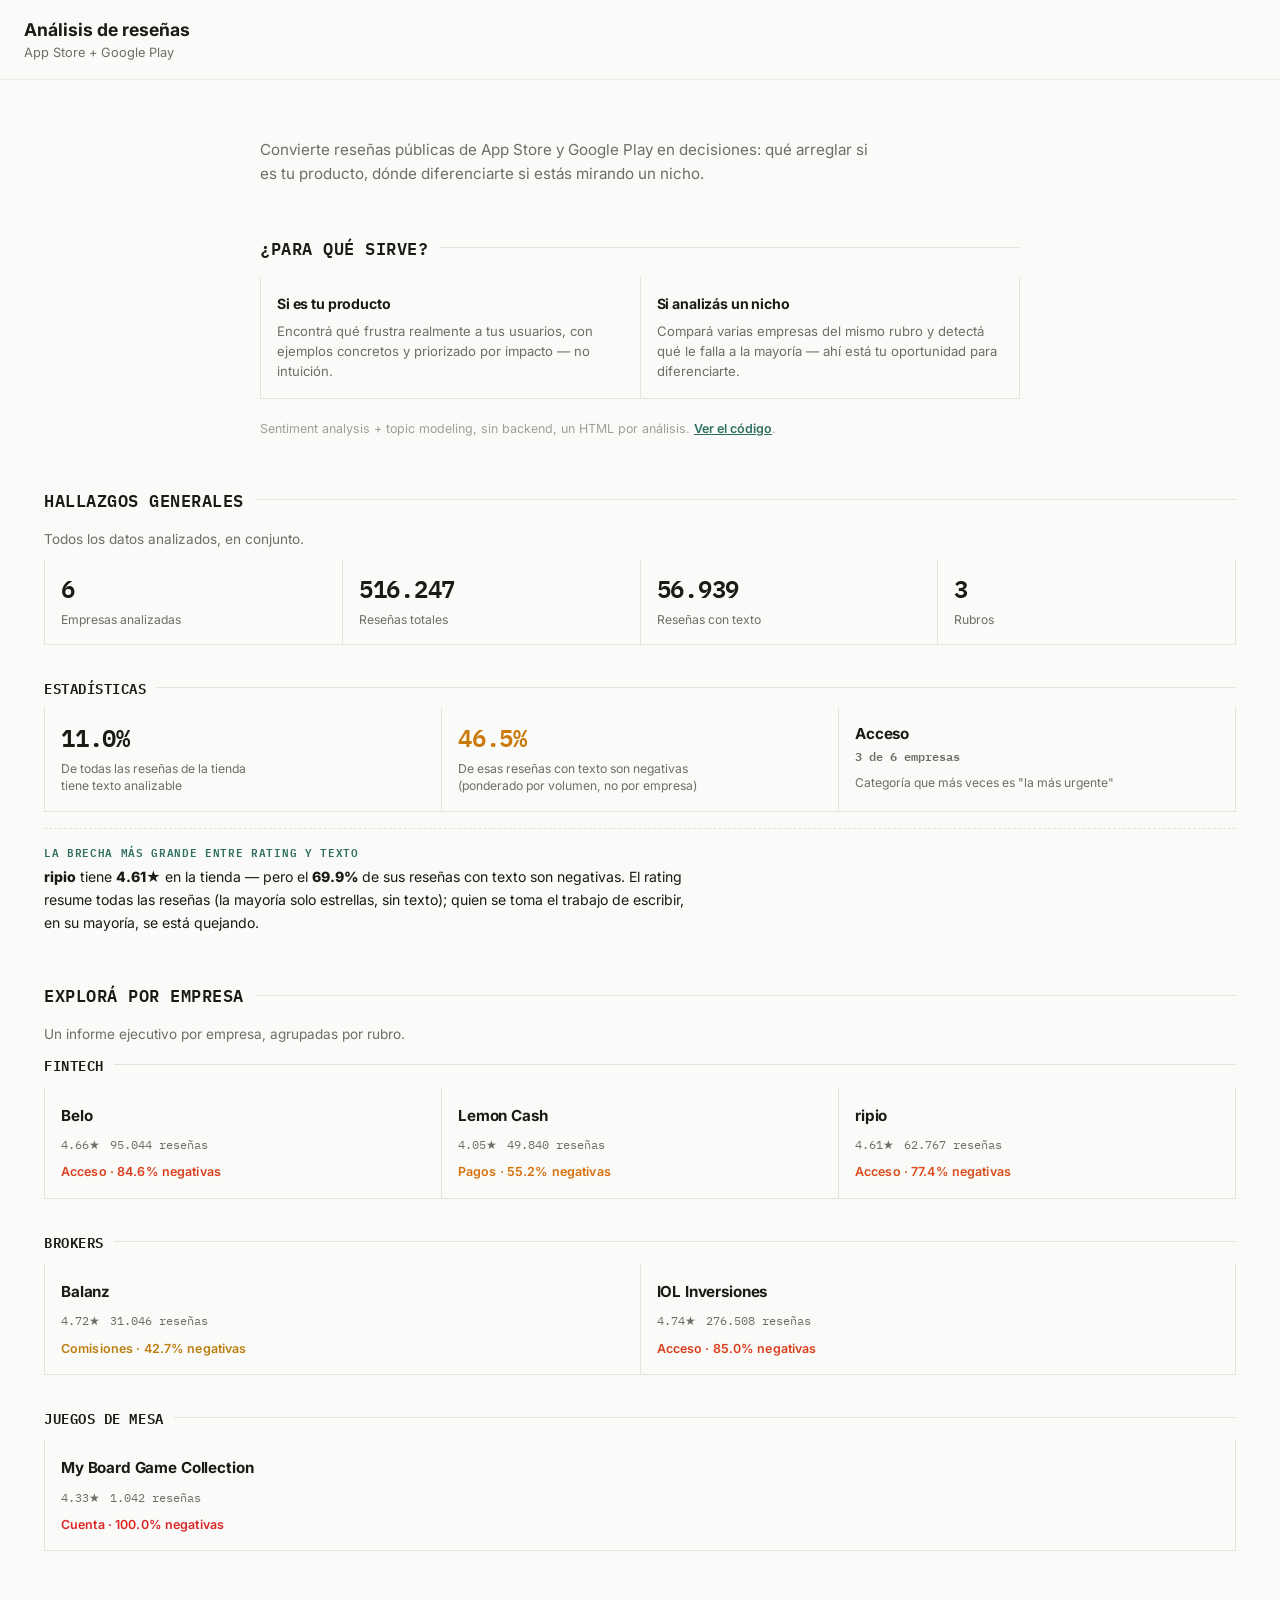
==== index.html @ 29a1acda "Unificar el header de index con el de las páginas de empresa Agrega la barra sticky page-head (mismo" ====
<!doctype html>
<html lang="es">
<head>
<!-- Google tag (gtag.js) -->
<script async src="https://www.googletagmanager.com/gtag/js?id=G-1LQM1V95FR"></script>
<script>
  window.dataLayer = window.dataLayer || [];
  function gtag(){dataLayer.push(arguments);}
  gtag('js', new Date());
  gtag('config', 'G-1LQM1V95FR');
</script>
<meta charset="utf-8">
<meta name="viewport" content="width=device-width, initial-scale=1">
<title>Análisis de reseñas — empresas</title>
<meta name="description" content="Pipeline que extrae reseñas públicas de App Store y Google Play, las analiza con sentiment analysis y topic modeling, y arma un resumen ejecutivo por empresa.">
<meta property="og:type" content="website">
<meta property="og:title" content="Análisis de reseñas — empresas">
<meta property="og:description" content="Pipeline que extrae reseñas públicas de App Store y Google Play, las analiza con sentiment analysis y topic modeling, y arma un resumen ejecutivo por empresa.">
<meta property="og:image" content="https://nachomondino1.github.io/review_analysis/site/og-image.png">
<meta property="og:url" content="https://nachomondino1.github.io/review_analysis/">
<meta property="og:locale" content="es_AR">
<meta name="twitter:card" content="summary_large_image">
<meta name="twitter:title" content="Análisis de reseñas — empresas">
<meta name="twitter:description" content="Pipeline que extrae reseñas públicas de App Store y Google Play, las analiza con sentiment analysis y topic modeling, y arma un resumen ejecutivo por empresa.">
<meta name="twitter:image" content="https://nachomondino1.github.io/review_analysis/site/og-image.png">
<link rel="icon" href="data:image/svg+xml,<svg xmlns=%22http://www.w3.org/2000/svg%22 viewBox=%220 0 100 100%22 font-size=%2290%22><text y=%22.9em%22>%F0%9F%93%8A</text></svg>">
<link rel="preconnect" href="https://fonts.googleapis.com">
<link rel="preconnect" href="https://fonts.gstatic.com" crossorigin>
<link href="https://fonts.googleapis.com/css2?family=Inter:wght@400;500;600;700;800&family=IBM+Plex+Mono:wght@500;600&display=swap" rel="stylesheet" media="print" onload="this.media='all'">
<link rel="stylesheet" href="site/css/components/base.css">
<link rel="stylesheet" href="site/css/pages/index.css">
</head>
<body class="index-page">
<header class="page-head">
  <div>
    <h1>Análisis de reseñas</h1>
    <div class="sub">App Store + Google Play</div>
  </div>
</header>
<div class="container">
  <header class="index-hero">
    <p class="index-intro">
      Convierte reseñas públicas de App Store y Google Play en decisiones: qué arreglar si es tu producto,
      dónde diferenciarte si estás mirando un nicho.
    </p>
    <p class="section-label">¿Para qué sirve?</p>
    <div class="index-usecases">
      <div class="index-usecase">
        <div class="index-usecase-title">Si es tu producto</div>
        <div class="index-usecase-body">Encontrá qué frustra realmente a tus usuarios, con ejemplos concretos y priorizado por impacto — no intuición.</div>
      </div>
      <div class="index-usecase">
        <div class="index-usecase-title">Si analizás un nicho</div>
        <div class="index-usecase-body">Compará varias empresas del mismo rubro y detectá qué le falla a la mayoría — ahí está tu oportunidad para diferenciarte.</div>
      </div>
    </div>
    <p class="index-caption">
      Sentiment analysis + topic modeling, sin backend, un HTML por análisis.
      <a href="https://github.com/nachomondino1/review_analysis" target="_blank" rel="noopener">Ver el código</a>.
    </p>
  </header>
  
  <section class="index-findings">
    <p class="section-label">Hallazgos generales</p>
    <p class="index-section-subtitle">Todos los datos analizados, en conjunto.</p>
    <div class="findings-grid"><div class="findings-stat"><div class="findings-stat-value">6</div><div class="findings-stat-label">Empresas analizadas</div></div><div class="findings-stat"><div class="findings-stat-value">516.247</div><div class="findings-stat-label">Reseñas totales</div></div><div class="findings-stat"><div class="findings-stat-value">56.939</div><div class="findings-stat-label">Reseñas con texto</div></div><div class="findings-stat"><div class="findings-stat-value">3</div><div class="findings-stat-label">Rubros</div></div></div>
    <p class="findings-subheader">Estadísticas</p>
    <div class="findings-grid">
      <div class="findings-stat">
        <div class="findings-stat-value">11.0%</div>
        <div class="findings-stat-label">De todas las reseñas de la tienda<br>tiene texto analizable</div>
      </div>
        
      <div class="findings-stat">
        <div class="findings-stat-value" style="color:#cb7a0b">46.5%</div>
        <div class="findings-stat-label">De esas reseñas con texto son negativas<br>(ponderado por volumen, no por empresa)</div>
      </div>
    
      <div class="findings-stat">
        <div class="findings-stat-value findings-stat-value--text">Acceso</div>
        <div class="findings-stat-sub">3 de 6 empresas</div>
        <div class="findings-stat-label">Categoría que más veces es "la más urgente"</div>
      </div>
        </div>
    
    <div class="findings-highlight">
      <div class="findings-highlight-title">La brecha más grande entre rating y texto</div>
      <div class="findings-highlight-body">
        <strong>ripio</strong> tiene <strong>4.61★</strong> en la tienda —
        pero el <strong>69.9%</strong> de sus reseñas con texto son negativas.
        El rating resume todas las reseñas (la mayoría solo estrellas, sin texto);
        quien se toma el trabajo de escribir, en su mayoría, se está quejando.
      </div>
    </div>
    
  </section>
    
  <section class="index-companies"><p class="section-label">Explorá por empresa</p><p class="index-section-subtitle">Un informe ejecutivo por empresa, agrupadas por rubro.</p><div class="index-group"><h3 class="index-group-title">Fintech</h3><div class="company-grid"><a class="company-card" href="site/belo.html"><div class="company-card-head"><div class="company-name">Belo</div></div><div class="company-meta"><span class="company-meta-item">4.66★</span><span class="company-meta-item">95.044 reseñas</span></div><div class="company-urgent" style="color:#db3f1c">Acceso · 84.6% negativas</div></a><a class="company-card" href="site/lemon-cash.html"><div class="company-card-head"><div class="company-name">Lemon Cash</div></div><div class="company-meta"><span class="company-meta-item">4.05★</span><span class="company-meta-item">49.840 reseñas</span></div><div class="company-urgent" style="color:#d96f09">Pagos · 55.2% negativas</div></a><a class="company-card" href="site/ripio.html"><div class="company-card-head"><div class="company-name">ripio</div></div><div class="company-meta"><span class="company-meta-item">4.61★</span><span class="company-meta-item">62.767 reseñas</span></div><div class="company-urgent" style="color:#db4b18">Acceso · 77.4% negativas</div></a></div></div>
    <div class="index-group"><h3 class="index-group-title">Brokers</h3><div class="company-grid"><a class="company-card" href="site/balanz.html"><div class="company-card-head"><div class="company-name">Balanz</div></div><div class="company-meta"><span class="company-meta-item">4.72★</span><span class="company-meta-item">31.046 reseñas</span></div><div class="company-urgent" style="color:#bd7d10">Comisiones · 42.7% negativas</div></a><a class="company-card" href="site/iol-inversiones.html"><div class="company-card-head"><div class="company-name">IOL Inversiones</div></div><div class="company-meta"><span class="company-meta-item">4.74★</span><span class="company-meta-item">276.508 reseñas</span></div><div class="company-urgent" style="color:#db3e1c">Acceso · 85.0% negativas</div></a></div></div>
    <div class="index-group"><h3 class="index-group-title">Juegos de mesa</h3><div class="company-grid"><a class="company-card" href="site/my-board-game-collection.html"><div class="company-card-head"><div class="company-name">My Board Game Collection</div></div><div class="company-meta"><span class="company-meta-item">4.33★</span><span class="company-meta-item">1.042 reseñas</span></div><div class="company-urgent" style="color:#dc2626">Cuenta · 100.0% negativas</div></a></div></div></section>
</div>
</body>
</html>
---- site/css/components/base.css ----
/* Tokens + reset + chrome genérico (header, footer) — compartido por todas las páginas del sitio */
:root {
  --bg: #fafaf8;
  --bg-subtle: #f2f1ed;
  --surface: #ffffff;
  --text: #1a1a17;
  --muted: #6f6d67;
  --muted-soft: #a19e96;
  --border: #e4e2dc;
  --border-soft: #ecebe6;
  --accent: #2f6f62;
  --accent-soft: color-mix(in srgb, var(--accent) 12%, transparent);
  --accent-contrast: #ffffff;
  --good: #16a34a; --warn: #d97706; --bad: #dc2626; --info: #3f5c8a;
  --goal-bg: var(--accent);
  --radius-sm: 8px; --radius: 12px; --radius-lg: 16px;
  --font-mono: "IBM Plex Mono", ui-monospace, Menlo, monospace;
  --shadow-xs: 0 1px 2px rgba(20,19,15,.05);
  --shadow-sm: 0 1px 3px rgba(20,19,15,.06), 0 1px 2px rgba(20,19,15,.04);
  --shadow-lg: 0 18px 32px -10px rgba(20,19,15,.16), 0 4px 10px rgba(20,19,15,.06);
}
@media (prefers-color-scheme: dark) {
  :root {
    --bg: #0f1218; --bg-subtle: #1a202b; --surface: #181e29;
    --text: #e6e8ec; --muted: #9aa3b2; --muted-soft: #6b7585;
    --border: #2a3342; --border-soft: #212836;
    --accent: #4f9686; --info: #5ac8fa; --goal-bg: #2f6f62;
    --shadow-xs: 0 1px 2px rgba(0,0,0,.4);
    --shadow-sm: 0 1px 3px rgba(0,0,0,.45);
    --shadow-lg: 0 18px 32px -10px rgba(0,0,0,.6);
  }
}
* { box-sizing: border-box; }
body {
  margin: 0; background: var(--bg); color: var(--text);
  font-family: Inter, system-ui, -apple-system, "Segoe UI", Roboto, sans-serif;
  font-size: 14px; line-height: 1.55; -webkit-font-smoothing: antialiased;
}
.container { max-width: 1280px; margin: 0 auto; padding: 24px 24px 64px; }
@media (max-width: 640px) { .container { padding: 16px 16px 48px; } }
header.page-head {
  position: sticky; top: 0; z-index: 10; background: color-mix(in srgb, var(--bg) 85%, transparent);
  backdrop-filter: blur(14px); border-bottom: 1px solid var(--border-soft);
  padding: 16px 24px; display: flex; align-items: center; gap: 10px;
}
@media (max-width: 640px) { header.page-head { padding: 12px 16px; } }
header.page-head h1 { font-size: 1.1rem; font-weight: 700; margin: 0; }
header.page-head .sub { color: var(--muted); font-size: 0.8rem; }
.page-head-home { color: inherit; text-decoration: none; }
.page-head-home:hover { color: var(--accent); text-decoration: underline; }
h3 { font-size: 0.95rem; font-weight: 700; letter-spacing: -0.01em; margin: 24px 0 8px; color: var(--muted); }
footer { margin-top: 48px; padding-top: 16px; border-top: 1px solid var(--border-soft); color: var(--muted-soft); font-size: 0.78rem; }

/* Panel: lenguaje compartido entre site/<empresa>.html e index.html — encabezado tipo
   ficha técnica (nombre + meta en monoespaciada) y rótulo de sección con línea divisoria. */
.head-row {
  display: flex; justify-content: space-between; align-items: baseline; flex-wrap: wrap; gap: 6px 20px;
  padding-bottom: 14px; border-bottom: 2px solid var(--text);
}
.head-name { font-size: 1.3rem; font-weight: 800; letter-spacing: -0.01em; }
.head-meta { font-family: var(--font-mono); font-size: 0.75rem; color: var(--muted); white-space: nowrap; }
.section-label {
  font-family: var(--font-mono); font-size: 1.05rem; font-weight: 600; text-transform: uppercase; letter-spacing: 0.03em;
  color: var(--text); margin: 48px 0 16px; display: flex; align-items: center; gap: 12px;
}
.section-label::after { content: ""; flex: 1; border-top: 1px solid var(--border); }
---- site/css/pages/index.css ----
/* Reglas propias de index.html (landing con el listado de empresas). Carga después de components/base.css.
   Mismo lenguaje tipográfico y de componentes que site/css/pages/empresa.css (Panel): Inter + IBM Plex Mono,
   celdas con borde en vez de cards con sombra, rótulos en mayúscula chica como separador de sección. */

.index-page .container { max-width: 1240px; padding: 40px 24px 72px; }
@media (max-width: 640px) { .index-page .container { padding: 28px 16px 56px; } }

/* --- Hero --- */
.index-hero { max-width: 760px; margin: 0 auto 48px; }
.index-intro {
  color: var(--muted); font-size: 0.95rem; line-height: 1.6;
  margin: 18px 0 0; max-width: 62ch;
}

.index-section-title { display: none; } /* reemplazado por .section-label, ver empresa.css */
.index-section-subtitle { color: var(--muted); font-size: 0.85rem; line-height: 1.5; margin: 4px 0 0; }

.index-usecases {
  display: grid; grid-template-columns: repeat(auto-fit, minmax(240px, 1fr)); border-left: 1px solid var(--border);
  margin-top: 0;
}
.index-usecase {
  border-right: 1px solid var(--border); border-bottom: 1px solid var(--border);
  padding: 16px 16px;
}
.index-usecase-title { font-weight: 700; font-size: 0.88rem; letter-spacing: -0.01em; }
.index-usecase-body { color: var(--muted); font-size: 0.82rem; line-height: 1.55; margin-top: 6px; }

.index-caption { color: var(--muted-soft); font-size: 0.78rem; line-height: 1.6; margin: 20px 0 0; }
.index-caption a { color: var(--accent); font-weight: 600; }

/* --- Hallazgos agregados entre todas las empresas --- */
.index-findings { margin: 0 0 40px; }
.findings-grid {
  display: grid; grid-template-columns: repeat(auto-fit, minmax(200px, 1fr)); border-left: 1px solid var(--border);
  margin-top: 10px;
}
.findings-stat {
  border-right: 1px solid var(--border); border-bottom: 1px solid var(--border);
  padding: 16px 16px; text-align: left; min-width: 0;
}
.findings-stat-value {
  font-family: var(--font-mono); font-size: 1.5rem; font-weight: 600; letter-spacing: -0.01em; color: var(--text);
  font-variant-numeric: tabular-nums; line-height: 1.15;
}
.findings-stat-value--text { font-size: 0.95rem; font-weight: 700; font-family: var(--font-body); line-height: 1.35; }
.findings-stat-sub { font-family: var(--font-mono); font-size: 0.76rem; font-weight: 600; color: var(--muted); margin-top: 2px; }
.findings-stat-label { font-size: 0.76rem; color: var(--muted); line-height: 1.45; margin-top: 8px; }

.findings-subheader {
  font-family: var(--font-mono); font-size: 0.85rem; text-transform: uppercase; letter-spacing: 0.04em; font-weight: 600;
  color: var(--text); margin: 32px 0 0; display: flex; align-items: center; gap: 10px;
}
.findings-subheader::after { content: ""; flex: 1; border-top: 1px solid var(--border); }

.findings-highlight {
  margin-top: 16px; padding: 14px 0 0; border-top: 1px dashed var(--border);
}
.findings-highlight-title {
  font-family: var(--font-mono); font-weight: 600; font-size: 0.7rem; text-transform: uppercase; letter-spacing: 0.06em;
  color: var(--accent); margin-bottom: 6px;
}
.findings-highlight-body { font-size: 0.88rem; line-height: 1.6; color: var(--text); max-width: 72ch; }
.findings-highlight-body strong { font-weight: 800; }

/* --- Grupos por rubro --- */
.index-companies .index-group:first-of-type { margin-top: 10px; }
.index-group + .index-group { margin-top: 32px; }
.index-group-title {
  font-family: var(--font-mono); font-size: 0.85rem; text-transform: uppercase; letter-spacing: 0.04em; font-weight: 600;
  color: var(--text); margin: 0 0 12px; display: flex; align-items: center; gap: 10px;
}
.index-group-title::after { content: ""; flex: 1; border-top: 1px solid var(--border); }

/* --- Grid de cards --- */
.company-grid {
  display: grid; grid-template-columns: repeat(auto-fit, minmax(240px, 1fr)); border-left: 1px solid var(--border);
}
a.company-card {
  display: flex; flex-direction: column; gap: 8px;
  border-right: 1px solid var(--border); border-bottom: 1px solid var(--border);
  padding: 16px 16px; color: var(--text); text-decoration: none;
  transition: background-color .15s ease;
}
a.company-card:hover { background: var(--bg-subtle); }
.company-card-head { display: flex; align-items: baseline; justify-content: space-between; gap: 8px; }
.company-name { font-weight: 700; font-size: 0.95rem; letter-spacing: -0.01em; }
.company-meta { display: flex; flex-wrap: wrap; gap: 4px 10px; }
.company-meta-item { color: var(--muted); font-size: 0.78rem; font-family: var(--font-mono); font-variant-numeric: tabular-nums; }
.company-urgent {
  font-size: 0.78rem; font-weight: 600; letter-spacing: 0.01em;
}
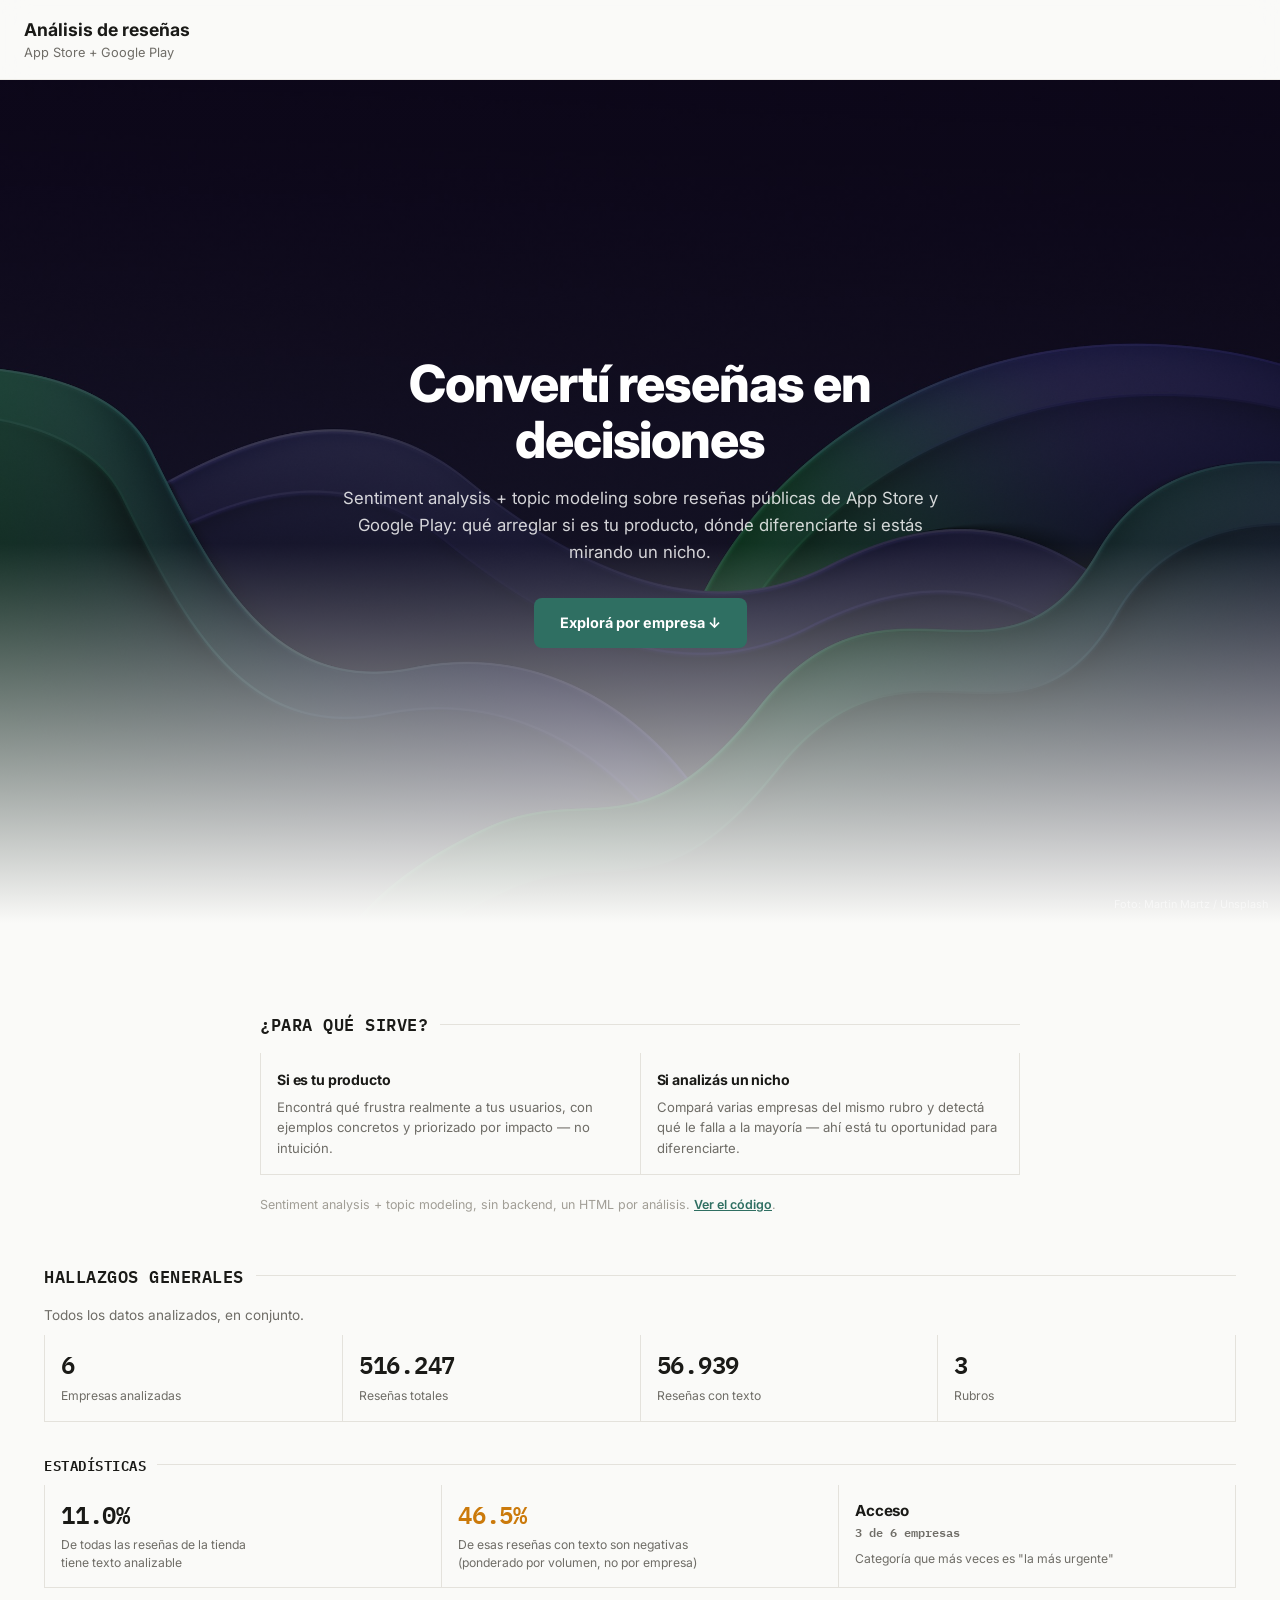
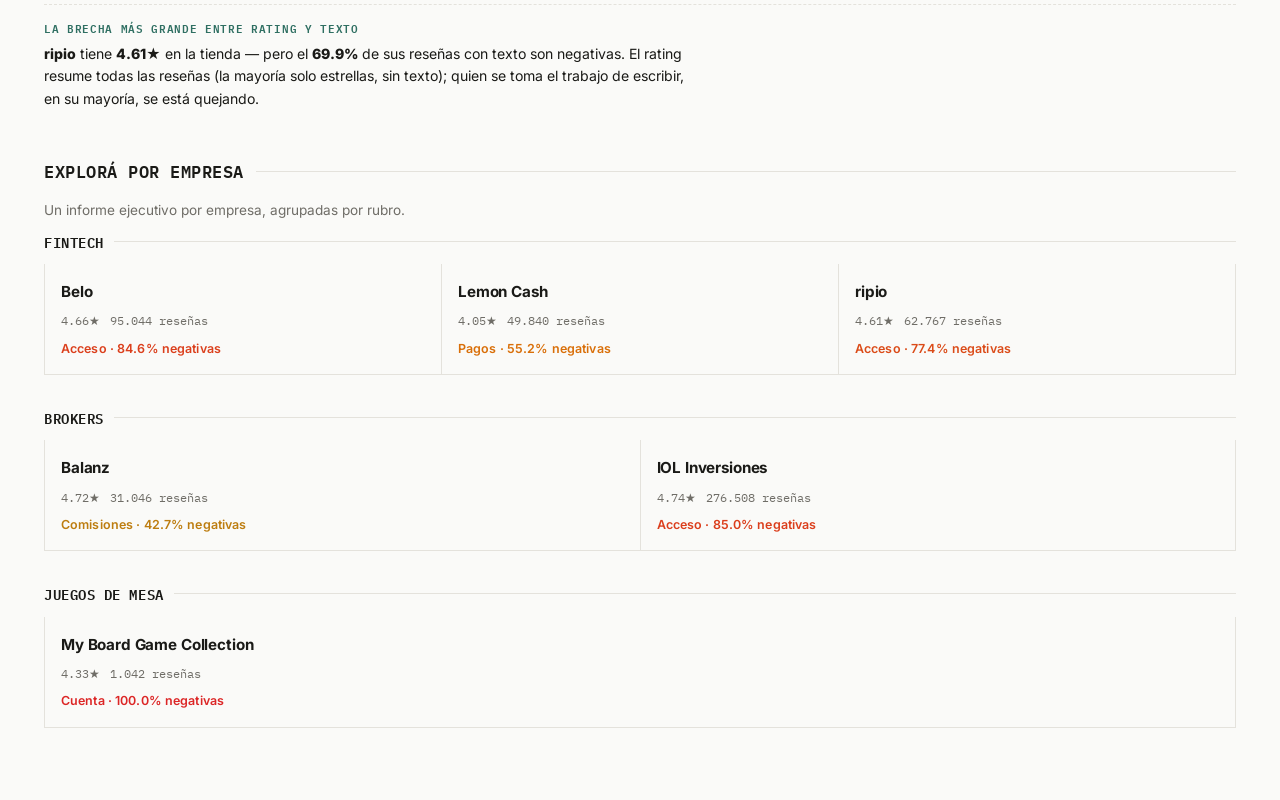
==== commit ee9f961d: "Hero a pantalla completa en index con imagen de fondo y CTA Título grande + bajada + botón que scrol" ====
--- a/index.html
+++ b/index.html
@@ -37,12 +37,20 @@
     <div class="sub">App Store + Google Play</div>
   </div>
 </header>
+<section class="hero-full">
+  <div class="hero-full-overlay"></div>
+  <div class="hero-full-content">
+    <h2 class="hero-full-title">Convertí reseñas en decisiones</h2>
+    <p class="hero-full-sub">
+      Sentiment analysis + topic modeling sobre reseñas públicas de App Store y Google Play:
+      qué arreglar si es tu producto, dónde diferenciarte si estás mirando un nicho.
+    </p>
+    <a class="hero-full-cta" href="#empresas">Explorá por empresa ↓</a>
+  </div>
+  <a class="hero-full-credit" href="https://unsplash.com/photos/aT24h1Lm_vw" target="_blank" rel="noopener">Foto: Martin Martz / Unsplash</a>
+</section>
 <div class="container">
   <header class="index-hero">
-    <p class="index-intro">
-      Convierte reseñas públicas de App Store y Google Play en decisiones: qué arreglar si es tu producto,
-      dónde diferenciarte si estás mirando un nicho.
-    </p>
     <p class="section-label">¿Para qué sirve?</p>
     <div class="index-usecases">
       <div class="index-usecase">
@@ -95,7 +103,7 @@
     
   </section>
     
-  <section class="index-companies"><p class="section-label">Explorá por empresa</p><p class="index-section-subtitle">Un informe ejecutivo por empresa, agrupadas por rubro.</p><div class="index-group"><h3 class="index-group-title">Fintech</h3><div class="company-grid"><a class="company-card" href="site/belo.html"><div class="company-card-head"><div class="company-name">Belo</div></div><div class="company-meta"><span class="company-meta-item">4.66★</span><span class="company-meta-item">95.044 reseñas</span></div><div class="company-urgent" style="color:#db3f1c">Acceso · 84.6% negativas</div></a><a class="company-card" href="site/lemon-cash.html"><div class="company-card-head"><div class="company-name">Lemon Cash</div></div><div class="company-meta"><span class="company-meta-item">4.05★</span><span class="company-meta-item">49.840 reseñas</span></div><div class="company-urgent" style="color:#d96f09">Pagos · 55.2% negativas</div></a><a class="company-card" href="site/ripio.html"><div class="company-card-head"><div class="company-name">ripio</div></div><div class="company-meta"><span class="company-meta-item">4.61★</span><span class="company-meta-item">62.767 reseñas</span></div><div class="company-urgent" style="color:#db4b18">Acceso · 77.4% negativas</div></a></div></div>
+  <section class="index-companies" id="empresas"><p class="section-label">Explorá por empresa</p><p class="index-section-subtitle">Un informe ejecutivo por empresa, agrupadas por rubro.</p><div class="index-group"><h3 class="index-group-title">Fintech</h3><div class="company-grid"><a class="company-card" href="site/belo.html"><div class="company-card-head"><div class="company-name">Belo</div></div><div class="company-meta"><span class="company-meta-item">4.66★</span><span class="company-meta-item">95.044 reseñas</span></div><div class="company-urgent" style="color:#db3f1c">Acceso · 84.6% negativas</div></a><a class="company-card" href="site/lemon-cash.html"><div class="company-card-head"><div class="company-name">Lemon Cash</div></div><div class="company-meta"><span class="company-meta-item">4.05★</span><span class="company-meta-item">49.840 reseñas</span></div><div class="company-urgent" style="color:#d96f09">Pagos · 55.2% negativas</div></a><a class="company-card" href="site/ripio.html"><div class="company-card-head"><div class="company-name">ripio</div></div><div class="company-meta"><span class="company-meta-item">4.61★</span><span class="company-meta-item">62.767 reseñas</span></div><div class="company-urgent" style="color:#db4b18">Acceso · 77.4% negativas</div></a></div></div>
     <div class="index-group"><h3 class="index-group-title">Brokers</h3><div class="company-grid"><a class="company-card" href="site/balanz.html"><div class="company-card-head"><div class="company-name">Balanz</div></div><div class="company-meta"><span class="company-meta-item">4.72★</span><span class="company-meta-item">31.046 reseñas</span></div><div class="company-urgent" style="color:#bd7d10">Comisiones · 42.7% negativas</div></a><a class="company-card" href="site/iol-inversiones.html"><div class="company-card-head"><div class="company-name">IOL Inversiones</div></div><div class="company-meta"><span class="company-meta-item">4.74★</span><span class="company-meta-item">276.508 reseñas</span></div><div class="company-urgent" style="color:#db3e1c">Acceso · 85.0% negativas</div></a></div></div>
     <div class="index-group"><h3 class="index-group-title">Juegos de mesa</h3><div class="company-grid"><a class="company-card" href="site/my-board-game-collection.html"><div class="company-card-head"><div class="company-name">My Board Game Collection</div></div><div class="company-meta"><span class="company-meta-item">4.33★</span><span class="company-meta-item">1.042 reseñas</span></div><div class="company-urgent" style="color:#dc2626">Cuenta · 100.0% negativas</div></a></div></div></section>
 </div>
--- a/site/css/pages/index.css
+++ b/site/css/pages/index.css
@@ -5,7 +5,43 @@
 .index-page .container { max-width: 1240px; padding: 40px 24px 72px; }
 @media (max-width: 640px) { .index-page .container { padding: 28px 16px 56px; } }
 
-/* --- Hero --- */
+/* --- Hero a pantalla completa (imagen + CTA), separado del .container --- */
+.hero-full {
+  position: relative; min-height: calc(100vh - 57px);
+  display: flex; align-items: center; justify-content: center;
+  background: #0b0d12 url("../../img/hero-bg.jpg") center / cover no-repeat;
+  padding: 24px;
+}
+.hero-full-overlay {
+  position: absolute; inset: 0;
+  background: linear-gradient(180deg, rgba(10,12,16,.55) 0%, rgba(10,12,16,.75) 55%, var(--bg) 100%);
+}
+.hero-full-content { position: relative; max-width: 720px; text-align: center; }
+.hero-full-title {
+  font-size: clamp(2rem, 5vw, 3.2rem); font-weight: 800; letter-spacing: -0.02em;
+  color: #fff; margin: 0 0 18px; line-height: 1.1;
+}
+.hero-full-sub {
+  color: rgba(255,255,255,.82); font-size: 1.05rem; line-height: 1.6;
+  margin: 0 auto 32px; max-width: 56ch;
+}
+.hero-full-cta {
+  display: inline-flex; align-items: center; gap: 8px;
+  background: var(--accent); color: var(--accent-contrast); text-decoration: none;
+  font-weight: 700; font-size: 0.9rem; padding: 14px 26px; border-radius: var(--radius-sm);
+  transition: transform .15s ease, box-shadow .15s ease;
+}
+.hero-full-cta:hover { transform: translateY(-1px); box-shadow: var(--shadow-lg); }
+.hero-full-credit {
+  position: absolute; right: 12px; bottom: 10px; z-index: 1;
+  color: rgba(255,255,255,.55); font-size: 0.68rem; text-decoration: none;
+}
+.hero-full-credit:hover { color: rgba(255,255,255,.85); }
+@media (max-width: 640px) {
+  .hero-full { min-height: calc(100vh - 49px); padding: 20px; }
+}
+
+/* --- Hero (debajo de la imagen, dentro del .container) --- */
 .index-hero { max-width: 760px; margin: 0 auto 48px; }
 .index-intro {
   color: var(--muted); font-size: 0.95rem; line-height: 1.6;
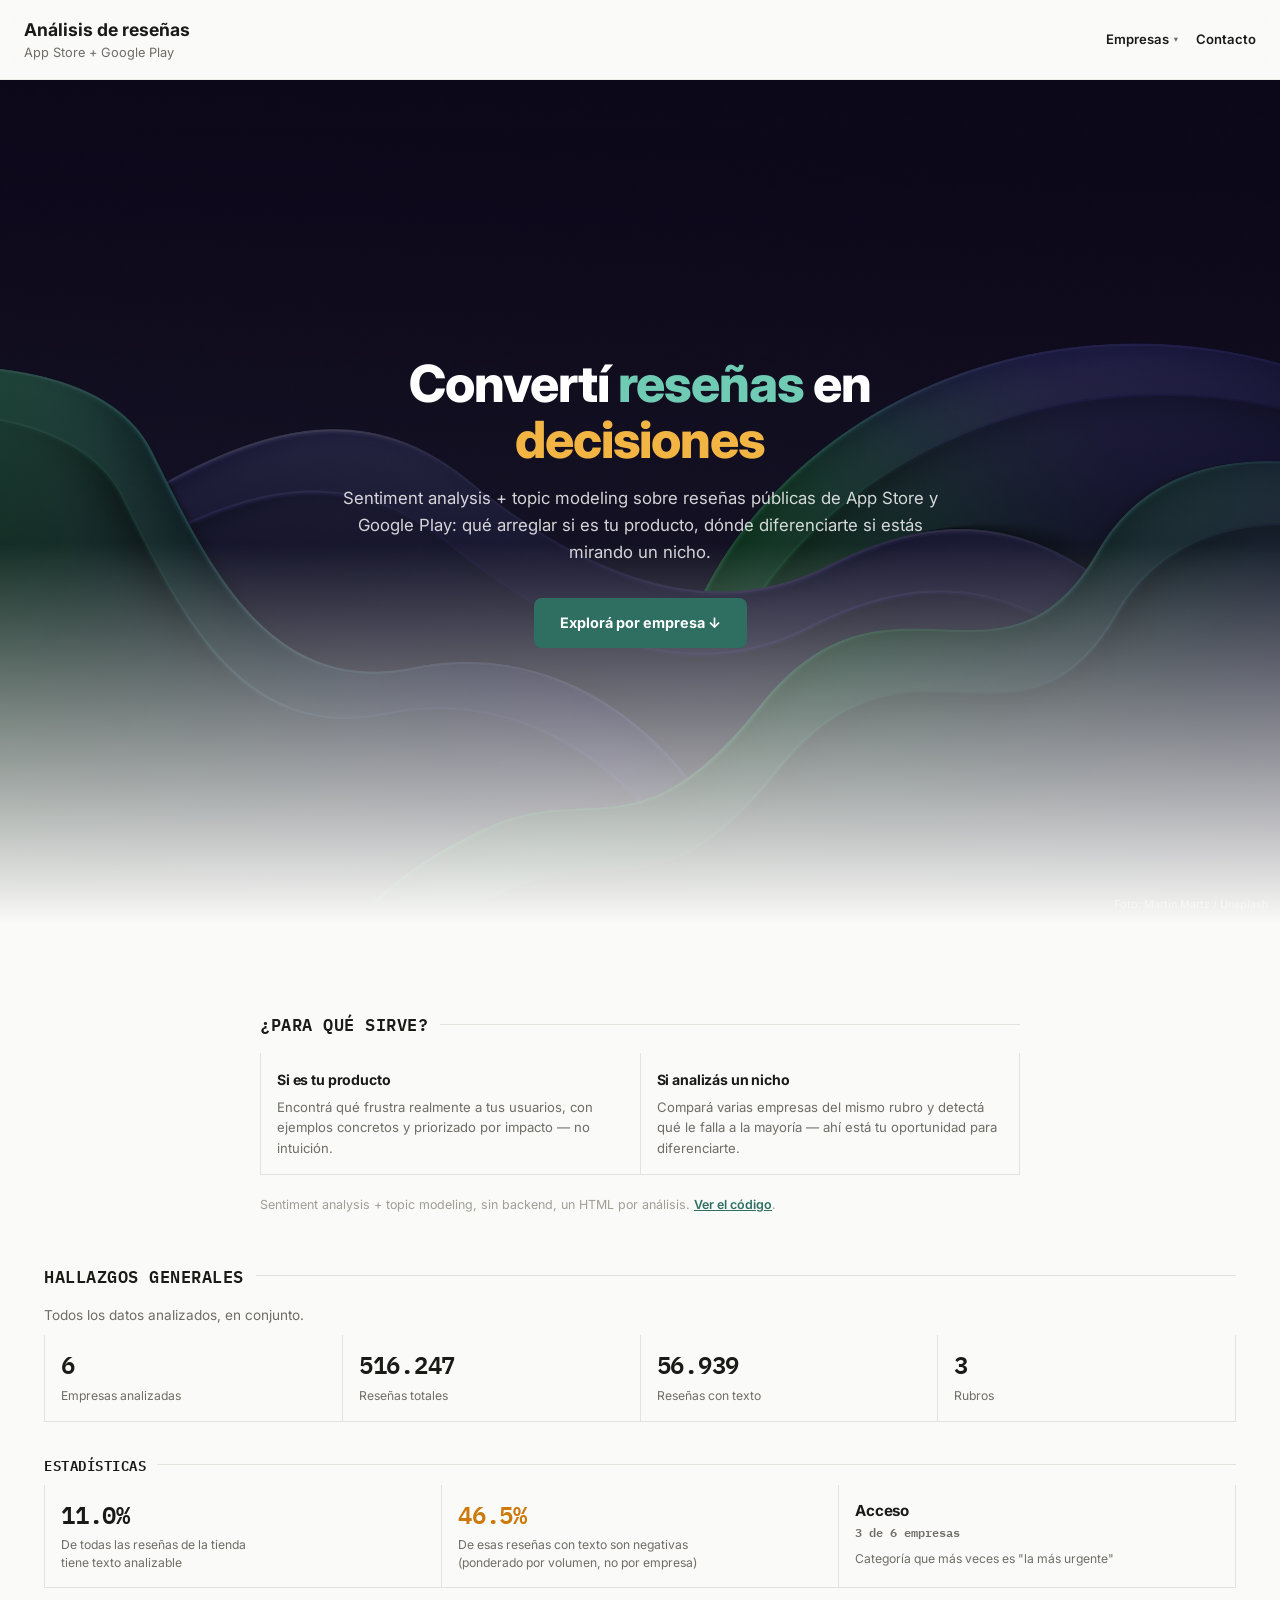
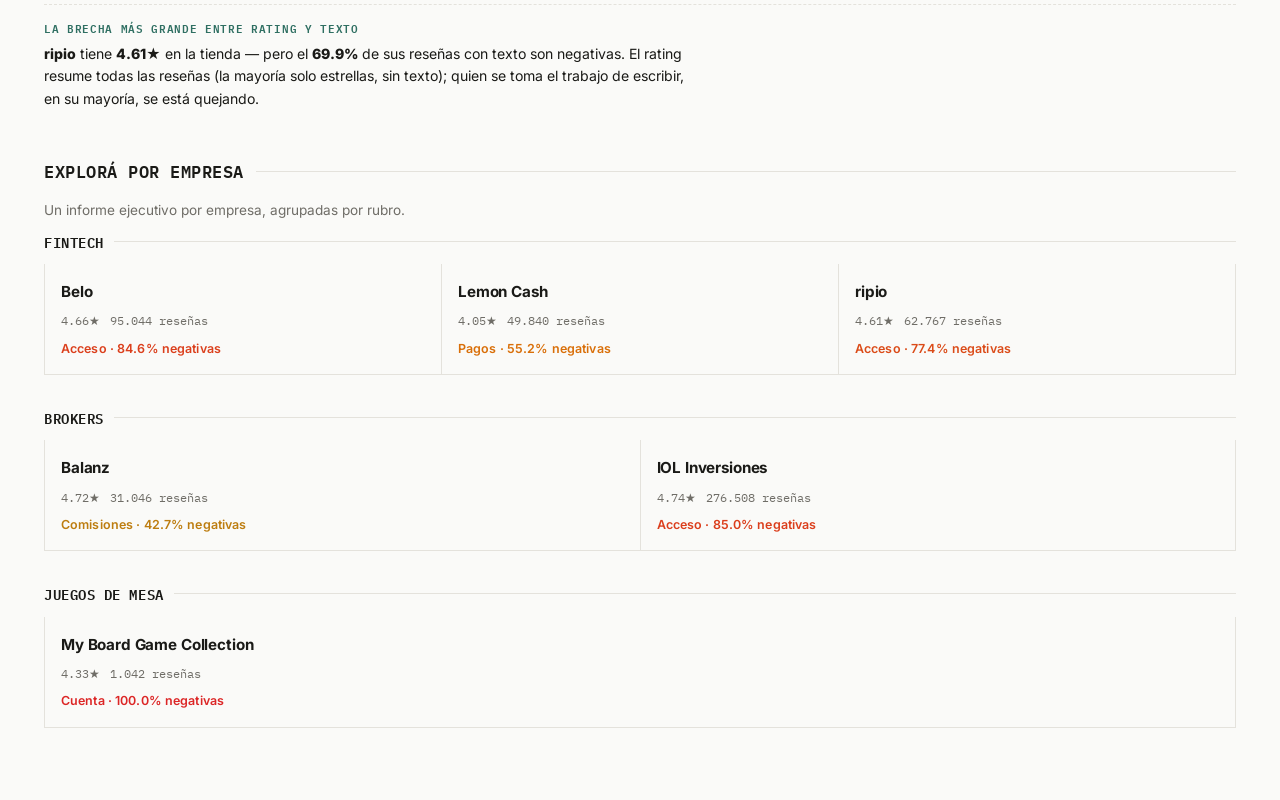
==== commit b18fa5cd: "Nav con dropdown de empresas, página de contacto y acentos en el título del hero - Header sticky de " ====
--- a/index.html
+++ b/index.html
@@ -36,11 +36,18 @@
     <h1>Análisis de reseñas</h1>
     <div class="sub">App Store + Google Play</div>
   </div>
+  <nav class="page-nav">
+    <details class="nav-dropdown">
+      <summary>Empresas</summary>
+      <div class="nav-dropdown-panel"><div class="nav-dropdown-group"><div class="nav-dropdown-group-title">Fintech</div><a href="site/belo.html">Belo</a><a href="site/lemon-cash.html">Lemon Cash</a><a href="site/ripio.html">ripio</a></div><div class="nav-dropdown-group"><div class="nav-dropdown-group-title">Brokers</div><a href="site/balanz.html">Balanz</a><a href="site/iol-inversiones.html">IOL Inversiones</a></div><div class="nav-dropdown-group"><div class="nav-dropdown-group-title">Juegos de mesa</div><a href="site/my-board-game-collection.html">My Board Game Collection</a></div></div>
+    </details>
+    <a class="page-nav-link" href="contacto.html">Contacto</a>
+  </nav>
 </header>
 <section class="hero-full">
   <div class="hero-full-overlay"></div>
   <div class="hero-full-content">
-    <h2 class="hero-full-title">Convertí reseñas en decisiones</h2>
+    <h2 class="hero-full-title">Convertí <span class="hero-full-title-accent">reseñas</span> en <span class="hero-full-title-accent hero-full-title-accent--2">decisiones</span></h2>
     <p class="hero-full-sub">
       Sentiment analysis + topic modeling sobre reseñas públicas de App Store y Google Play:
       qué arreglar si es tu producto, dónde diferenciarte si estás mirando un nicho.
--- a/site/css/components/base.css
+++ b/site/css/components/base.css
@@ -41,13 +41,48 @@
 header.page-head {
   position: sticky; top: 0; z-index: 10; background: color-mix(in srgb, var(--bg) 85%, transparent);
   backdrop-filter: blur(14px); border-bottom: 1px solid var(--border-soft);
-  padding: 16px 24px; display: flex; align-items: center; gap: 10px;
+  padding: 16px 24px; display: flex; align-items: center; justify-content: space-between; gap: 10px;
 }
 @media (max-width: 640px) { header.page-head { padding: 12px 16px; } }
 header.page-head h1 { font-size: 1.1rem; font-weight: 700; margin: 0; }
 header.page-head .sub { color: var(--muted); font-size: 0.8rem; }
 .page-head-home { color: inherit; text-decoration: none; }
 .page-head-home:hover { color: var(--accent); text-decoration: underline; }
+
+/* --- Nav del header: dropdown "Empresas" (agrupado por rubro) + Contacto --- */
+.page-nav { display: flex; align-items: center; gap: 18px; flex-shrink: 0; }
+.page-nav-link {
+  color: var(--text); text-decoration: none; font-size: 0.82rem; font-weight: 600;
+}
+.page-nav-link:hover { color: var(--accent); }
+.nav-dropdown { position: relative; }
+.nav-dropdown > summary {
+  list-style: none; cursor: pointer; color: var(--text); font-size: 0.82rem; font-weight: 600;
+  display: flex; align-items: center; gap: 5px; user-select: none;
+}
+.nav-dropdown > summary::-webkit-details-marker { display: none; }
+.nav-dropdown > summary::after { content: "▾"; font-size: 0.65em; color: var(--muted); }
+.nav-dropdown:hover > summary,
+.nav-dropdown[open] > summary { color: var(--accent); }
+.nav-dropdown-panel {
+  position: absolute; top: calc(100% + 12px); right: 0; z-index: 20;
+  min-width: 420px; max-width: calc(100vw - 32px);
+  background: var(--surface); border: 1px solid var(--border); border-radius: var(--radius);
+  box-shadow: var(--shadow-lg); padding: 14px;
+  display: grid; grid-template-columns: repeat(auto-fit, minmax(130px, 1fr)); gap: 10px 18px;
+}
+.nav-dropdown-group-title {
+  font-family: var(--font-mono); font-size: 0.68rem; text-transform: uppercase; letter-spacing: 0.05em;
+  color: var(--muted); margin-bottom: 6px;
+}
+.nav-dropdown-group { display: flex; flex-direction: column; }
+.nav-dropdown-group a {
+  color: var(--text); text-decoration: none; font-size: 0.82rem; padding: 4px 0;
+}
+.nav-dropdown-group a:hover { color: var(--accent); }
+@media (max-width: 640px) {
+  .nav-dropdown-panel { position: fixed; left: 16px; right: 16px; top: 58px; min-width: 0; }
+}
 h3 { font-size: 0.95rem; font-weight: 700; letter-spacing: -0.01em; margin: 24px 0 8px; color: var(--muted); }
 footer { margin-top: 48px; padding-top: 16px; border-top: 1px solid var(--border-soft); color: var(--muted-soft); font-size: 0.78rem; }
 
--- a/site/css/pages/index.css
+++ b/site/css/pages/index.css
@@ -21,6 +21,10 @@
   font-size: clamp(2rem, 5vw, 3.2rem); font-weight: 800; letter-spacing: -0.02em;
   color: #fff; margin: 0 0 18px; line-height: 1.1;
 }
+/* Resalta las 1-2 palabras clave del título (ver DESIGN_PLAYBOOK): colores fijos,
+   no tokens de tema, porque el hero siempre va sobre foto oscura + degradé. */
+.hero-full-title-accent { color: #6fcbb3; }
+.hero-full-title-accent--2 { color: #f2b544; }
 .hero-full-sub {
   color: rgba(255,255,255,.82); font-size: 1.05rem; line-height: 1.6;
   margin: 0 auto 32px; max-width: 56ch;
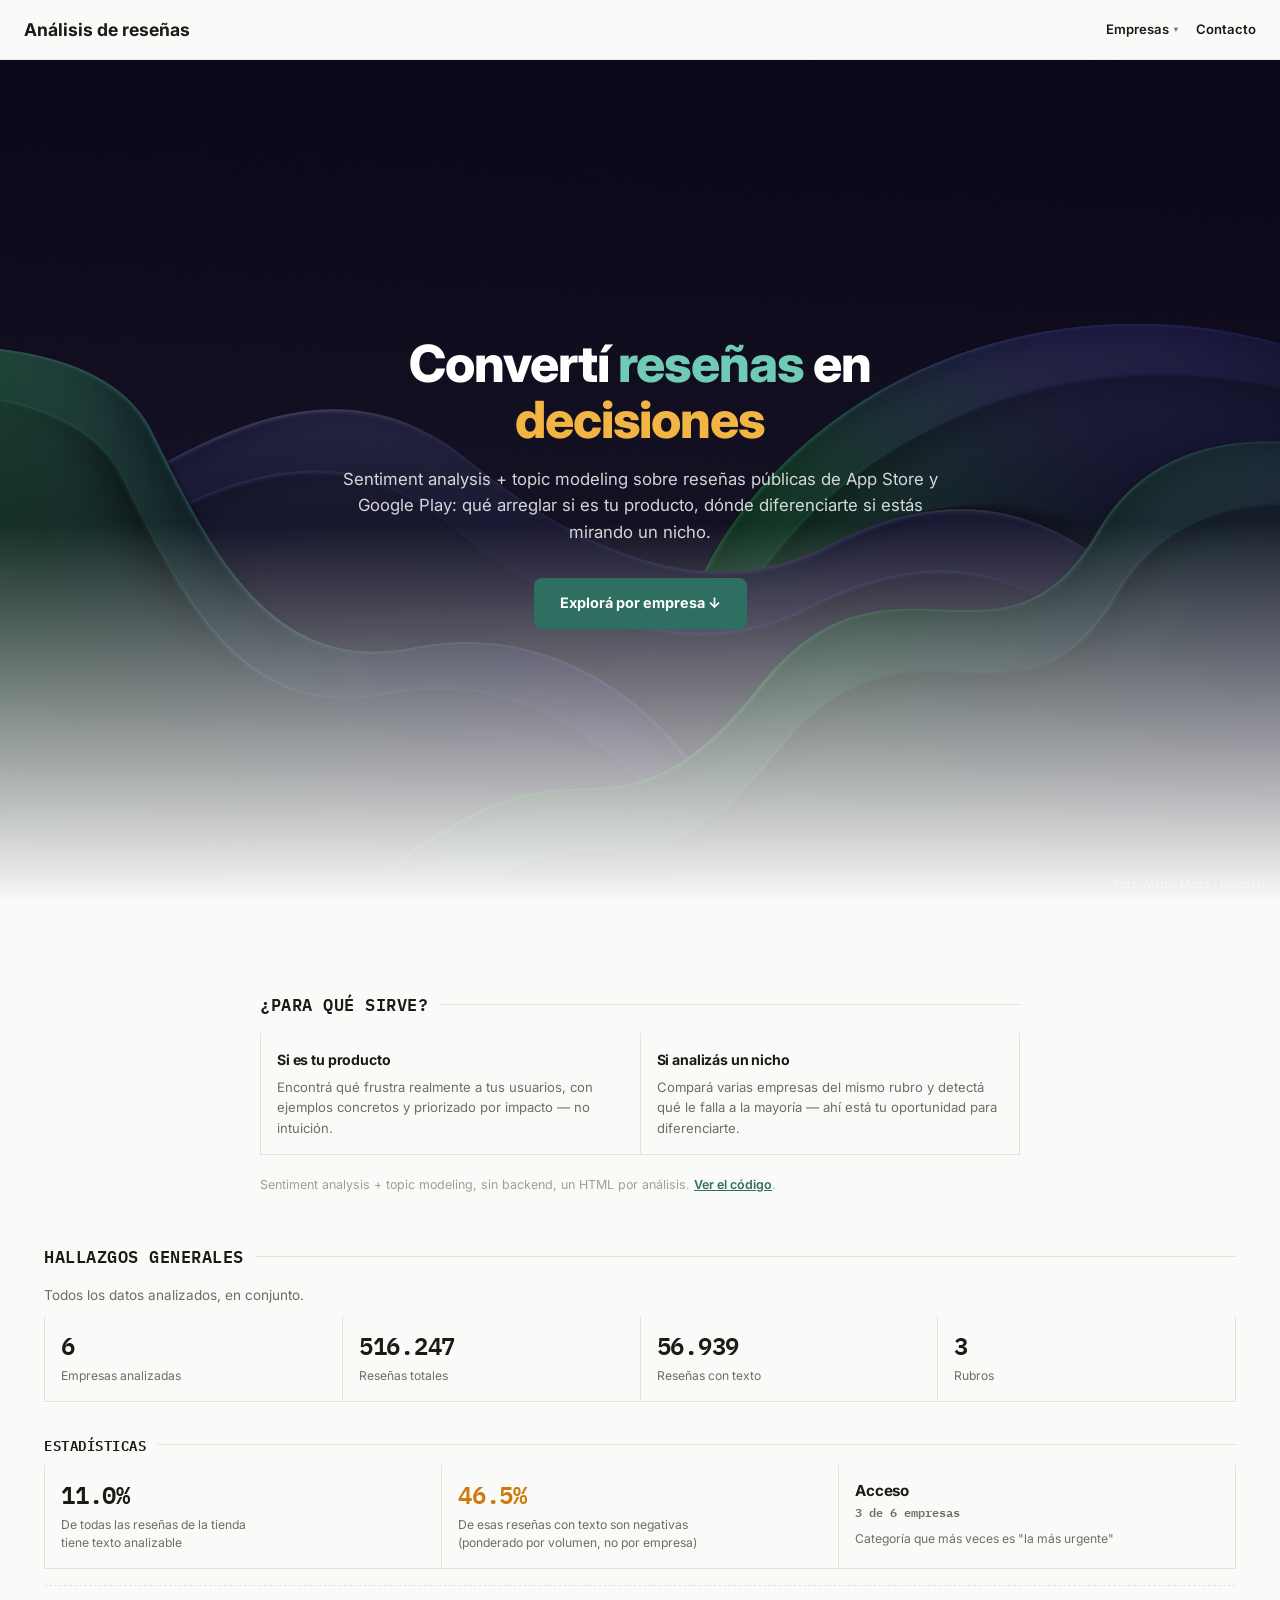
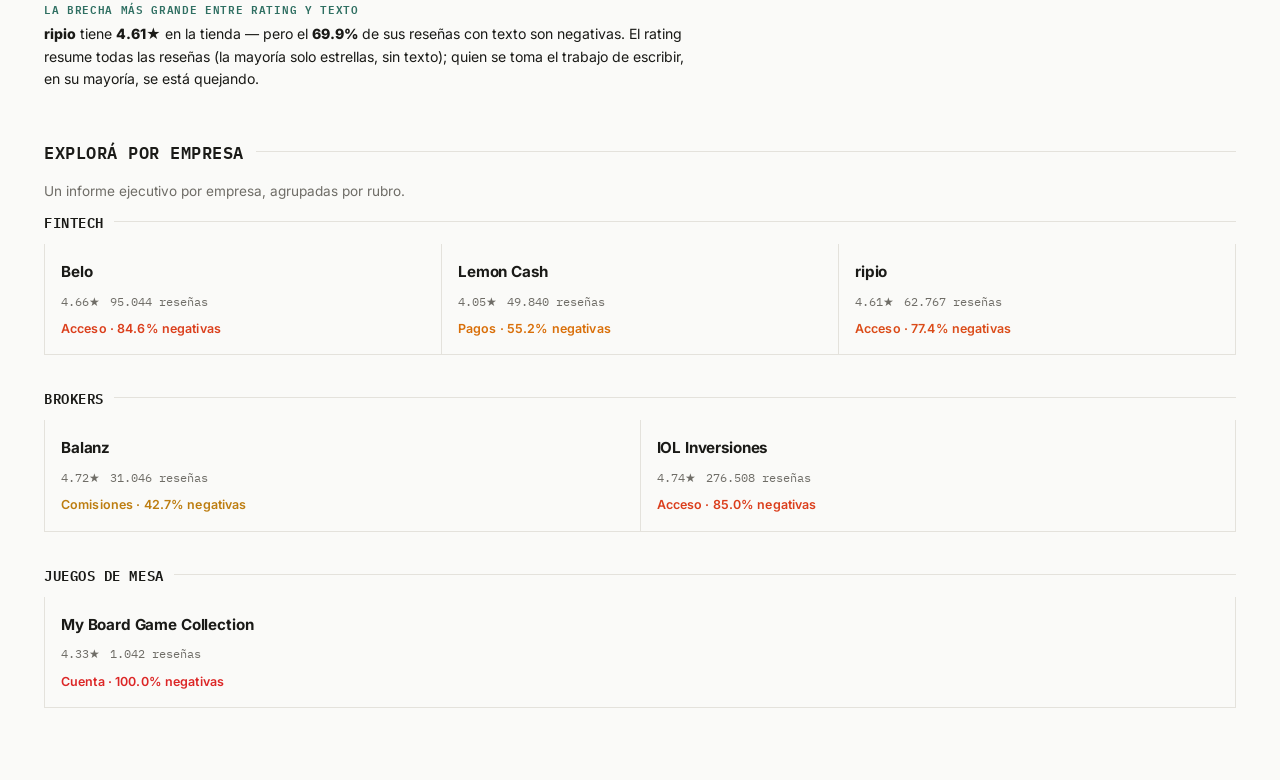
==== commit bf8177f0: "Simplificar el navbar: siempre "Análisis de reseñas", sin subtítulo Saca "de {empresa}" y el subtítu" ====
--- a/index.html
+++ b/index.html
@@ -32,10 +32,7 @@
 </head>
 <body class="index-page">
 <header class="page-head">
-  <div>
-    <h1>Análisis de reseñas</h1>
-    <div class="sub">App Store + Google Play</div>
-  </div>
+  <h1>Análisis de reseñas</h1>
   <nav class="page-nav">
     <details class="nav-dropdown">
       <summary>Empresas</summary>
--- a/site/css/components/base.css
+++ b/site/css/components/base.css
@@ -45,7 +45,6 @@
 }
 @media (max-width: 640px) { header.page-head { padding: 12px 16px; } }
 header.page-head h1 { font-size: 1.1rem; font-weight: 700; margin: 0; }
-header.page-head .sub { color: var(--muted); font-size: 0.8rem; }
 .page-head-home { color: inherit; text-decoration: none; }
 .page-head-home:hover { color: var(--accent); text-decoration: underline; }
 
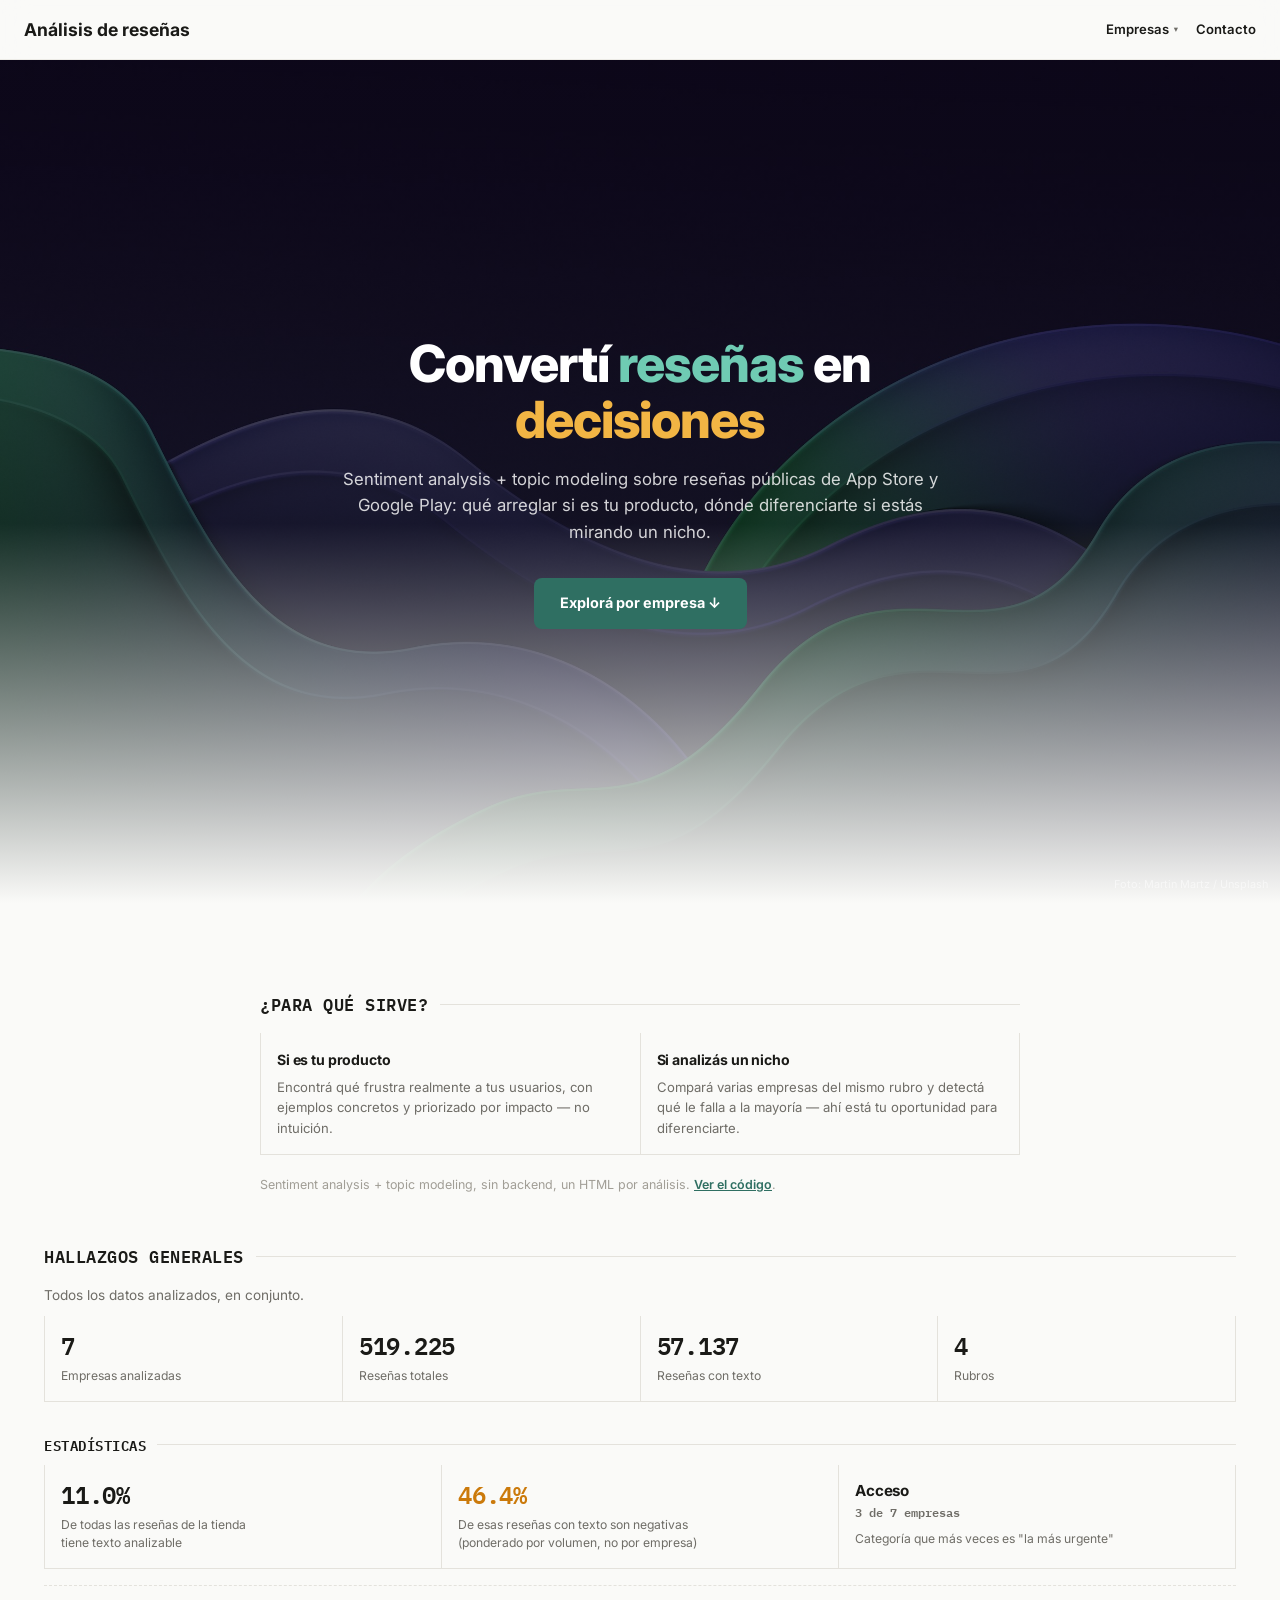
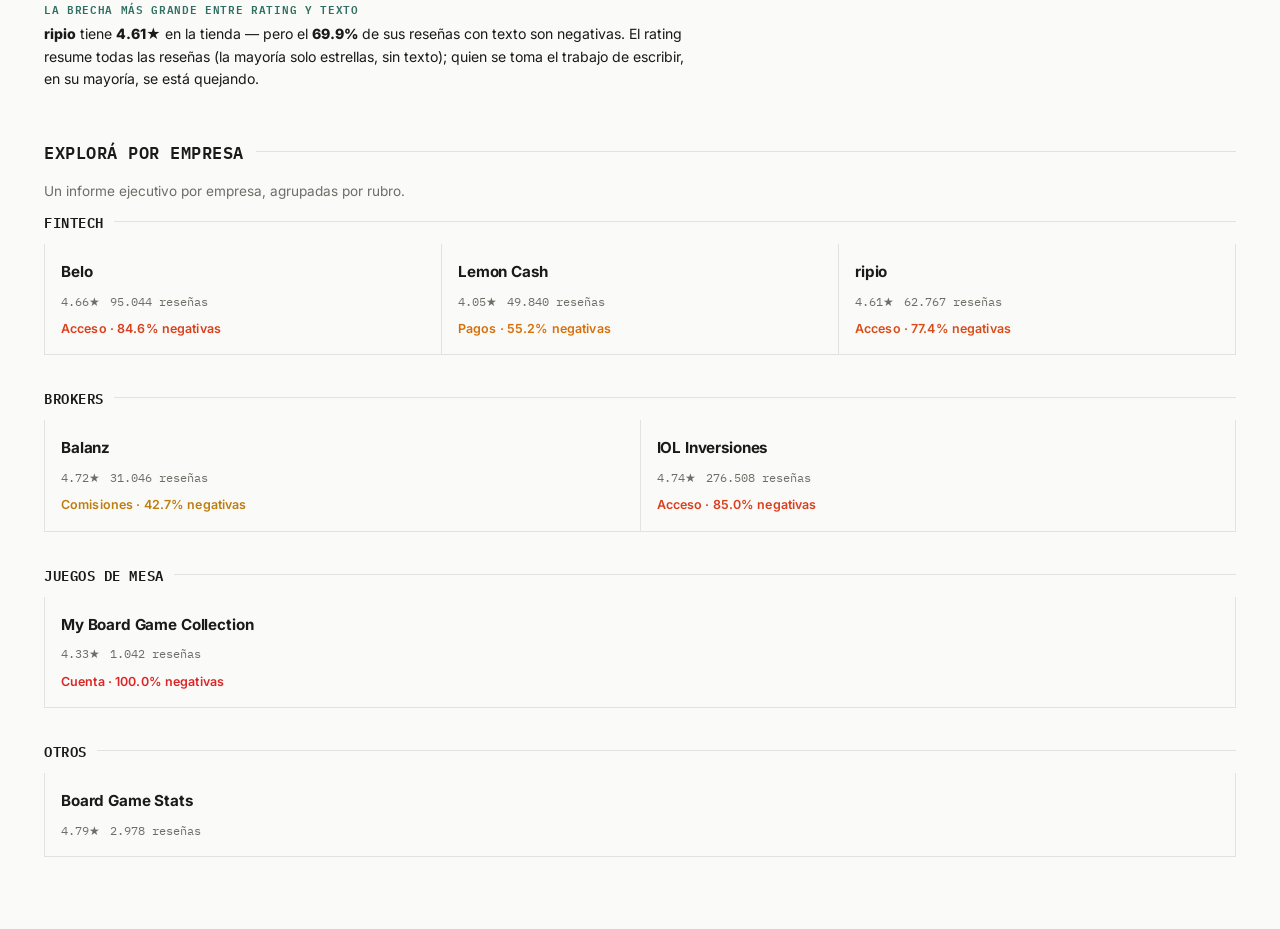
==== commit 3f5944dd: "Agregar Board Game Stats y MVP de traducción inglés->español Board Game Stats (app global, reseñas e" ====
--- a/index.html
+++ b/index.html
@@ -36,7 +36,7 @@
   <nav class="page-nav">
     <details class="nav-dropdown">
       <summary>Empresas</summary>
-      <div class="nav-dropdown-panel"><div class="nav-dropdown-group"><div class="nav-dropdown-group-title">Fintech</div><a href="site/belo.html">Belo</a><a href="site/lemon-cash.html">Lemon Cash</a><a href="site/ripio.html">ripio</a></div><div class="nav-dropdown-group"><div class="nav-dropdown-group-title">Brokers</div><a href="site/balanz.html">Balanz</a><a href="site/iol-inversiones.html">IOL Inversiones</a></div><div class="nav-dropdown-group"><div class="nav-dropdown-group-title">Juegos de mesa</div><a href="site/my-board-game-collection.html">My Board Game Collection</a></div></div>
+      <div class="nav-dropdown-panel"><div class="nav-dropdown-group"><div class="nav-dropdown-group-title">Fintech</div><a href="site/belo.html">Belo</a><a href="site/lemon-cash.html">Lemon Cash</a><a href="site/ripio.html">ripio</a></div><div class="nav-dropdown-group"><div class="nav-dropdown-group-title">Brokers</div><a href="site/balanz.html">Balanz</a><a href="site/iol-inversiones.html">IOL Inversiones</a></div><div class="nav-dropdown-group"><div class="nav-dropdown-group-title">Juegos de mesa</div><a href="site/my-board-game-collection.html">My Board Game Collection</a></div><div class="nav-dropdown-group"><div class="nav-dropdown-group-title">Otros</div><a href="site/board-game-stats.html">Board Game Stats</a></div></div>
     </details>
     <a class="page-nav-link" href="contacto.html">Contacto</a>
   </nav>
@@ -75,7 +75,7 @@
   <section class="index-findings">
     <p class="section-label">Hallazgos generales</p>
     <p class="index-section-subtitle">Todos los datos analizados, en conjunto.</p>
-    <div class="findings-grid"><div class="findings-stat"><div class="findings-stat-value">6</div><div class="findings-stat-label">Empresas analizadas</div></div><div class="findings-stat"><div class="findings-stat-value">516.247</div><div class="findings-stat-label">Reseñas totales</div></div><div class="findings-stat"><div class="findings-stat-value">56.939</div><div class="findings-stat-label">Reseñas con texto</div></div><div class="findings-stat"><div class="findings-stat-value">3</div><div class="findings-stat-label">Rubros</div></div></div>
+    <div class="findings-grid"><div class="findings-stat"><div class="findings-stat-value">7</div><div class="findings-stat-label">Empresas analizadas</div></div><div class="findings-stat"><div class="findings-stat-value">519.225</div><div class="findings-stat-label">Reseñas totales</div></div><div class="findings-stat"><div class="findings-stat-value">57.137</div><div class="findings-stat-label">Reseñas con texto</div></div><div class="findings-stat"><div class="findings-stat-value">4</div><div class="findings-stat-label">Rubros</div></div></div>
     <p class="findings-subheader">Estadísticas</p>
     <div class="findings-grid">
       <div class="findings-stat">
@@ -84,13 +84,13 @@
       </div>
         
       <div class="findings-stat">
-        <div class="findings-stat-value" style="color:#cb7a0b">46.5%</div>
+        <div class="findings-stat-value" style="color:#cb7a0b">46.4%</div>
         <div class="findings-stat-label">De esas reseñas con texto son negativas<br>(ponderado por volumen, no por empresa)</div>
       </div>
     
       <div class="findings-stat">
         <div class="findings-stat-value findings-stat-value--text">Acceso</div>
-        <div class="findings-stat-sub">3 de 6 empresas</div>
+        <div class="findings-stat-sub">3 de 7 empresas</div>
         <div class="findings-stat-label">Categoría que más veces es "la más urgente"</div>
       </div>
         </div>
@@ -109,7 +109,8 @@
     
   <section class="index-companies" id="empresas"><p class="section-label">Explorá por empresa</p><p class="index-section-subtitle">Un informe ejecutivo por empresa, agrupadas por rubro.</p><div class="index-group"><h3 class="index-group-title">Fintech</h3><div class="company-grid"><a class="company-card" href="site/belo.html"><div class="company-card-head"><div class="company-name">Belo</div></div><div class="company-meta"><span class="company-meta-item">4.66★</span><span class="company-meta-item">95.044 reseñas</span></div><div class="company-urgent" style="color:#db3f1c">Acceso · 84.6% negativas</div></a><a class="company-card" href="site/lemon-cash.html"><div class="company-card-head"><div class="company-name">Lemon Cash</div></div><div class="company-meta"><span class="company-meta-item">4.05★</span><span class="company-meta-item">49.840 reseñas</span></div><div class="company-urgent" style="color:#d96f09">Pagos · 55.2% negativas</div></a><a class="company-card" href="site/ripio.html"><div class="company-card-head"><div class="company-name">ripio</div></div><div class="company-meta"><span class="company-meta-item">4.61★</span><span class="company-meta-item">62.767 reseñas</span></div><div class="company-urgent" style="color:#db4b18">Acceso · 77.4% negativas</div></a></div></div>
     <div class="index-group"><h3 class="index-group-title">Brokers</h3><div class="company-grid"><a class="company-card" href="site/balanz.html"><div class="company-card-head"><div class="company-name">Balanz</div></div><div class="company-meta"><span class="company-meta-item">4.72★</span><span class="company-meta-item">31.046 reseñas</span></div><div class="company-urgent" style="color:#bd7d10">Comisiones · 42.7% negativas</div></a><a class="company-card" href="site/iol-inversiones.html"><div class="company-card-head"><div class="company-name">IOL Inversiones</div></div><div class="company-meta"><span class="company-meta-item">4.74★</span><span class="company-meta-item">276.508 reseñas</span></div><div class="company-urgent" style="color:#db3e1c">Acceso · 85.0% negativas</div></a></div></div>
-    <div class="index-group"><h3 class="index-group-title">Juegos de mesa</h3><div class="company-grid"><a class="company-card" href="site/my-board-game-collection.html"><div class="company-card-head"><div class="company-name">My Board Game Collection</div></div><div class="company-meta"><span class="company-meta-item">4.33★</span><span class="company-meta-item">1.042 reseñas</span></div><div class="company-urgent" style="color:#dc2626">Cuenta · 100.0% negativas</div></a></div></div></section>
+    <div class="index-group"><h3 class="index-group-title">Juegos de mesa</h3><div class="company-grid"><a class="company-card" href="site/my-board-game-collection.html"><div class="company-card-head"><div class="company-name">My Board Game Collection</div></div><div class="company-meta"><span class="company-meta-item">4.33★</span><span class="company-meta-item">1.042 reseñas</span></div><div class="company-urgent" style="color:#dc2626">Cuenta · 100.0% negativas</div></a></div></div>
+    <div class="index-group"><h3 class="index-group-title">Otros</h3><div class="company-grid"><a class="company-card" href="site/board-game-stats.html"><div class="company-card-head"><div class="company-name">Board Game Stats</div></div><div class="company-meta"><span class="company-meta-item">4.79★</span><span class="company-meta-item">2.978 reseñas</span></div></a></div></div></section>
 </div>
 </body>
 </html>
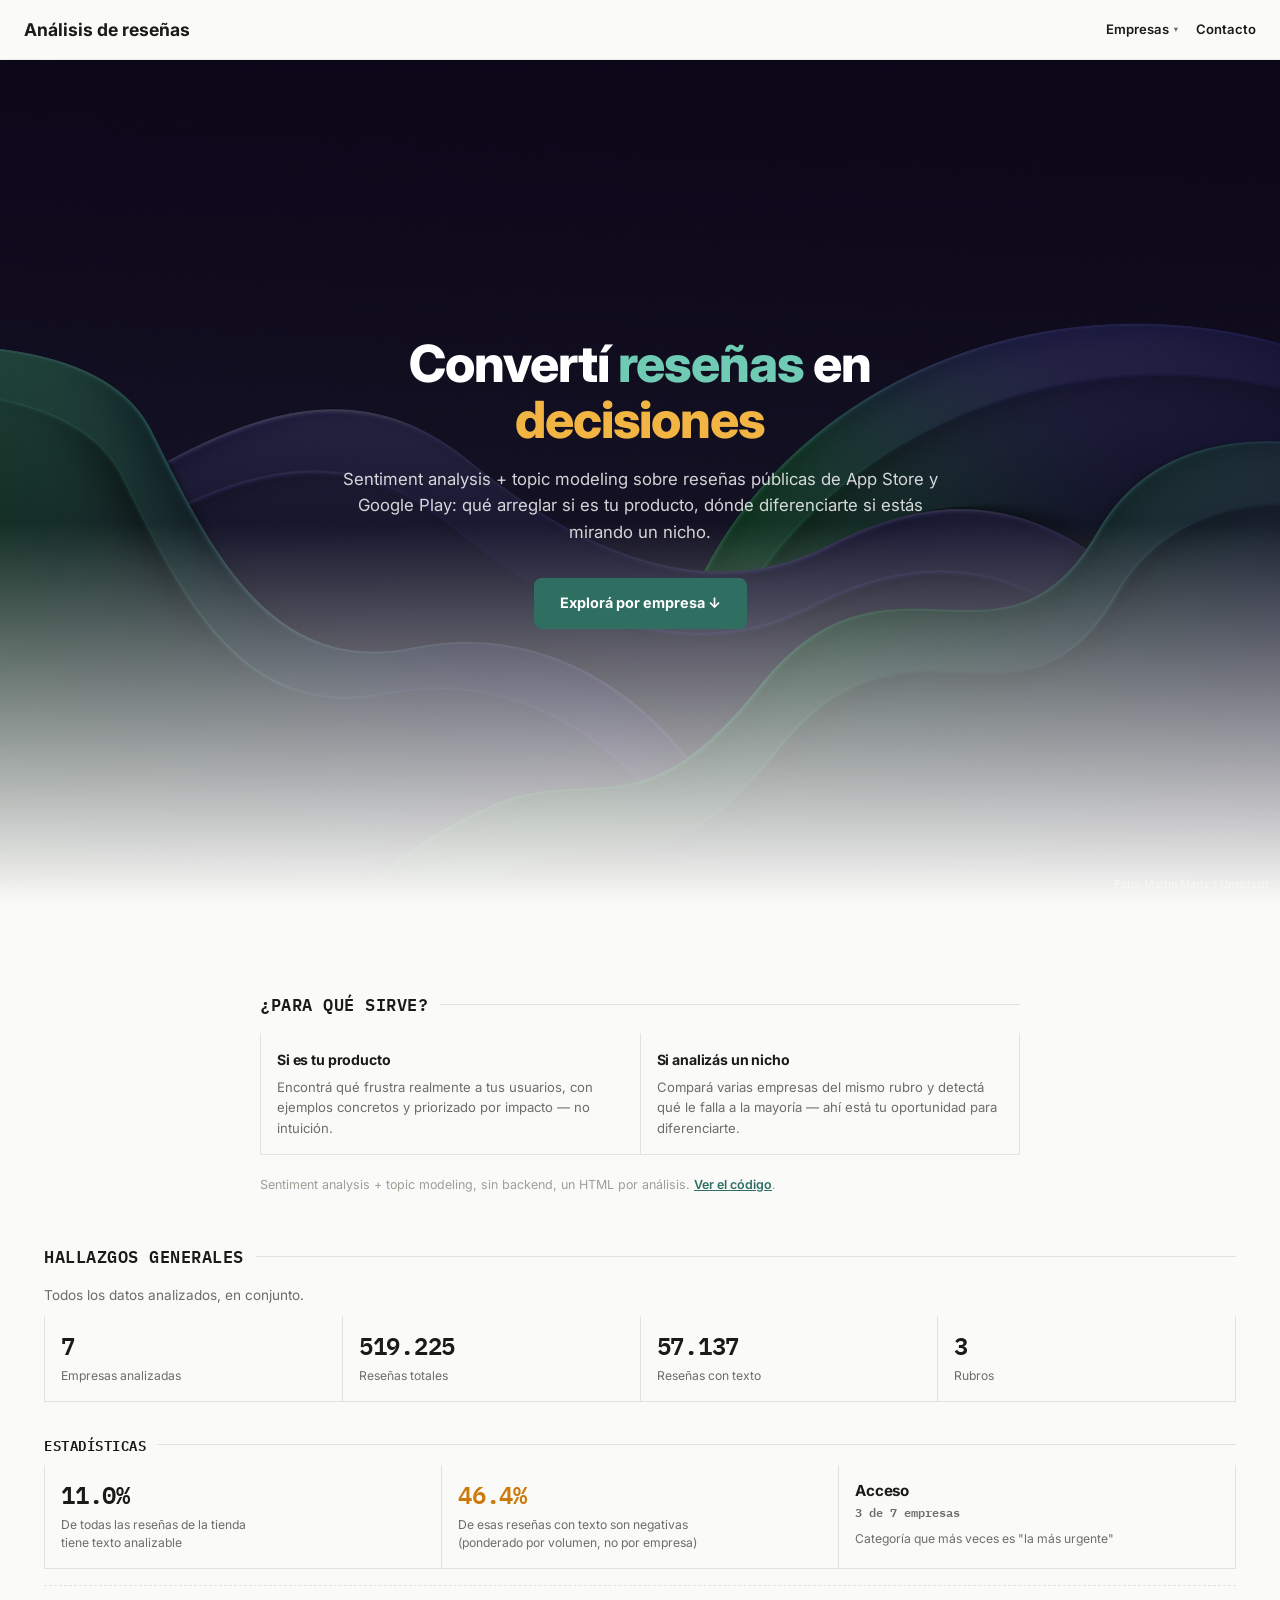
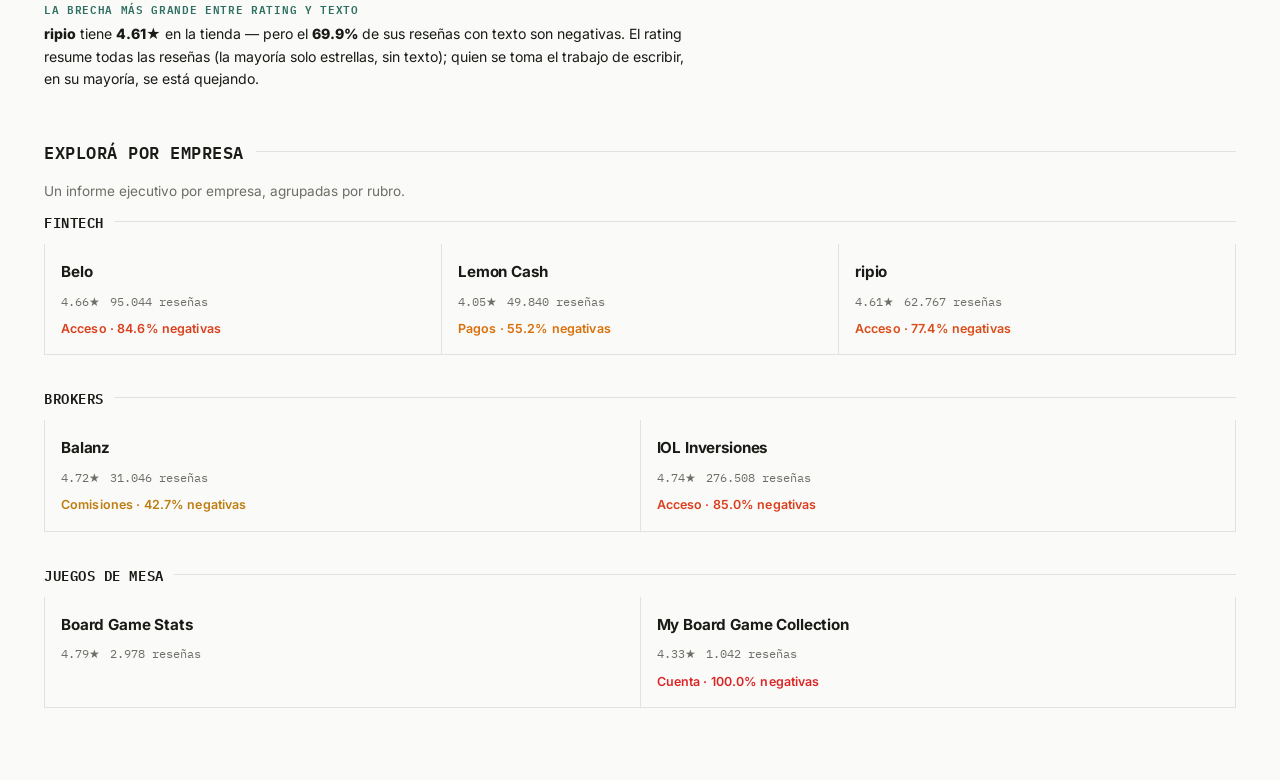
==== commit 42c588b2: "Agrupar Board Game Stats en el rubro juegos-de-mesa Quedaba sin rubro asignado en companies.csv, así" ====
--- a/index.html
+++ b/index.html
@@ -36,7 +36,7 @@
   <nav class="page-nav">
     <details class="nav-dropdown">
       <summary>Empresas</summary>
-      <div class="nav-dropdown-panel"><div class="nav-dropdown-group"><div class="nav-dropdown-group-title">Fintech</div><a href="site/belo.html">Belo</a><a href="site/lemon-cash.html">Lemon Cash</a><a href="site/ripio.html">ripio</a></div><div class="nav-dropdown-group"><div class="nav-dropdown-group-title">Brokers</div><a href="site/balanz.html">Balanz</a><a href="site/iol-inversiones.html">IOL Inversiones</a></div><div class="nav-dropdown-group"><div class="nav-dropdown-group-title">Juegos de mesa</div><a href="site/my-board-game-collection.html">My Board Game Collection</a></div><div class="nav-dropdown-group"><div class="nav-dropdown-group-title">Otros</div><a href="site/board-game-stats.html">Board Game Stats</a></div></div>
+      <div class="nav-dropdown-panel"><div class="nav-dropdown-group"><div class="nav-dropdown-group-title">Fintech</div><a href="site/belo.html">Belo</a><a href="site/lemon-cash.html">Lemon Cash</a><a href="site/ripio.html">ripio</a></div><div class="nav-dropdown-group"><div class="nav-dropdown-group-title">Brokers</div><a href="site/balanz.html">Balanz</a><a href="site/iol-inversiones.html">IOL Inversiones</a></div><div class="nav-dropdown-group"><div class="nav-dropdown-group-title">Juegos de mesa</div><a href="site/board-game-stats.html">Board Game Stats</a><a href="site/my-board-game-collection.html">My Board Game Collection</a></div></div>
     </details>
     <a class="page-nav-link" href="contacto.html">Contacto</a>
   </nav>
@@ -75,7 +75,7 @@
   <section class="index-findings">
     <p class="section-label">Hallazgos generales</p>
     <p class="index-section-subtitle">Todos los datos analizados, en conjunto.</p>
-    <div class="findings-grid"><div class="findings-stat"><div class="findings-stat-value">7</div><div class="findings-stat-label">Empresas analizadas</div></div><div class="findings-stat"><div class="findings-stat-value">519.225</div><div class="findings-stat-label">Reseñas totales</div></div><div class="findings-stat"><div class="findings-stat-value">57.137</div><div class="findings-stat-label">Reseñas con texto</div></div><div class="findings-stat"><div class="findings-stat-value">4</div><div class="findings-stat-label">Rubros</div></div></div>
+    <div class="findings-grid"><div class="findings-stat"><div class="findings-stat-value">7</div><div class="findings-stat-label">Empresas analizadas</div></div><div class="findings-stat"><div class="findings-stat-value">519.225</div><div class="findings-stat-label">Reseñas totales</div></div><div class="findings-stat"><div class="findings-stat-value">57.137</div><div class="findings-stat-label">Reseñas con texto</div></div><div class="findings-stat"><div class="findings-stat-value">3</div><div class="findings-stat-label">Rubros</div></div></div>
     <p class="findings-subheader">Estadísticas</p>
     <div class="findings-grid">
       <div class="findings-stat">
@@ -109,8 +109,7 @@
     
   <section class="index-companies" id="empresas"><p class="section-label">Explorá por empresa</p><p class="index-section-subtitle">Un informe ejecutivo por empresa, agrupadas por rubro.</p><div class="index-group"><h3 class="index-group-title">Fintech</h3><div class="company-grid"><a class="company-card" href="site/belo.html"><div class="company-card-head"><div class="company-name">Belo</div></div><div class="company-meta"><span class="company-meta-item">4.66★</span><span class="company-meta-item">95.044 reseñas</span></div><div class="company-urgent" style="color:#db3f1c">Acceso · 84.6% negativas</div></a><a class="company-card" href="site/lemon-cash.html"><div class="company-card-head"><div class="company-name">Lemon Cash</div></div><div class="company-meta"><span class="company-meta-item">4.05★</span><span class="company-meta-item">49.840 reseñas</span></div><div class="company-urgent" style="color:#d96f09">Pagos · 55.2% negativas</div></a><a class="company-card" href="site/ripio.html"><div class="company-card-head"><div class="company-name">ripio</div></div><div class="company-meta"><span class="company-meta-item">4.61★</span><span class="company-meta-item">62.767 reseñas</span></div><div class="company-urgent" style="color:#db4b18">Acceso · 77.4% negativas</div></a></div></div>
     <div class="index-group"><h3 class="index-group-title">Brokers</h3><div class="company-grid"><a class="company-card" href="site/balanz.html"><div class="company-card-head"><div class="company-name">Balanz</div></div><div class="company-meta"><span class="company-meta-item">4.72★</span><span class="company-meta-item">31.046 reseñas</span></div><div class="company-urgent" style="color:#bd7d10">Comisiones · 42.7% negativas</div></a><a class="company-card" href="site/iol-inversiones.html"><div class="company-card-head"><div class="company-name">IOL Inversiones</div></div><div class="company-meta"><span class="company-meta-item">4.74★</span><span class="company-meta-item">276.508 reseñas</span></div><div class="company-urgent" style="color:#db3e1c">Acceso · 85.0% negativas</div></a></div></div>
-    <div class="index-group"><h3 class="index-group-title">Juegos de mesa</h3><div class="company-grid"><a class="company-card" href="site/my-board-game-collection.html"><div class="company-card-head"><div class="company-name">My Board Game Collection</div></div><div class="company-meta"><span class="company-meta-item">4.33★</span><span class="company-meta-item">1.042 reseñas</span></div><div class="company-urgent" style="color:#dc2626">Cuenta · 100.0% negativas</div></a></div></div>
-    <div class="index-group"><h3 class="index-group-title">Otros</h3><div class="company-grid"><a class="company-card" href="site/board-game-stats.html"><div class="company-card-head"><div class="company-name">Board Game Stats</div></div><div class="company-meta"><span class="company-meta-item">4.79★</span><span class="company-meta-item">2.978 reseñas</span></div></a></div></div></section>
+    <div class="index-group"><h3 class="index-group-title">Juegos de mesa</h3><div class="company-grid"><a class="company-card" href="site/board-game-stats.html"><div class="company-card-head"><div class="company-name">Board Game Stats</div></div><div class="company-meta"><span class="company-meta-item">4.79★</span><span class="company-meta-item">2.978 reseñas</span></div></a><a class="company-card" href="site/my-board-game-collection.html"><div class="company-card-head"><div class="company-name">My Board Game Collection</div></div><div class="company-meta"><span class="company-meta-item">4.33★</span><span class="company-meta-item">1.042 reseñas</span></div><div class="company-urgent" style="color:#dc2626">Cuenta · 100.0% negativas</div></a></div></div></section>
 </div>
 </body>
 </html>
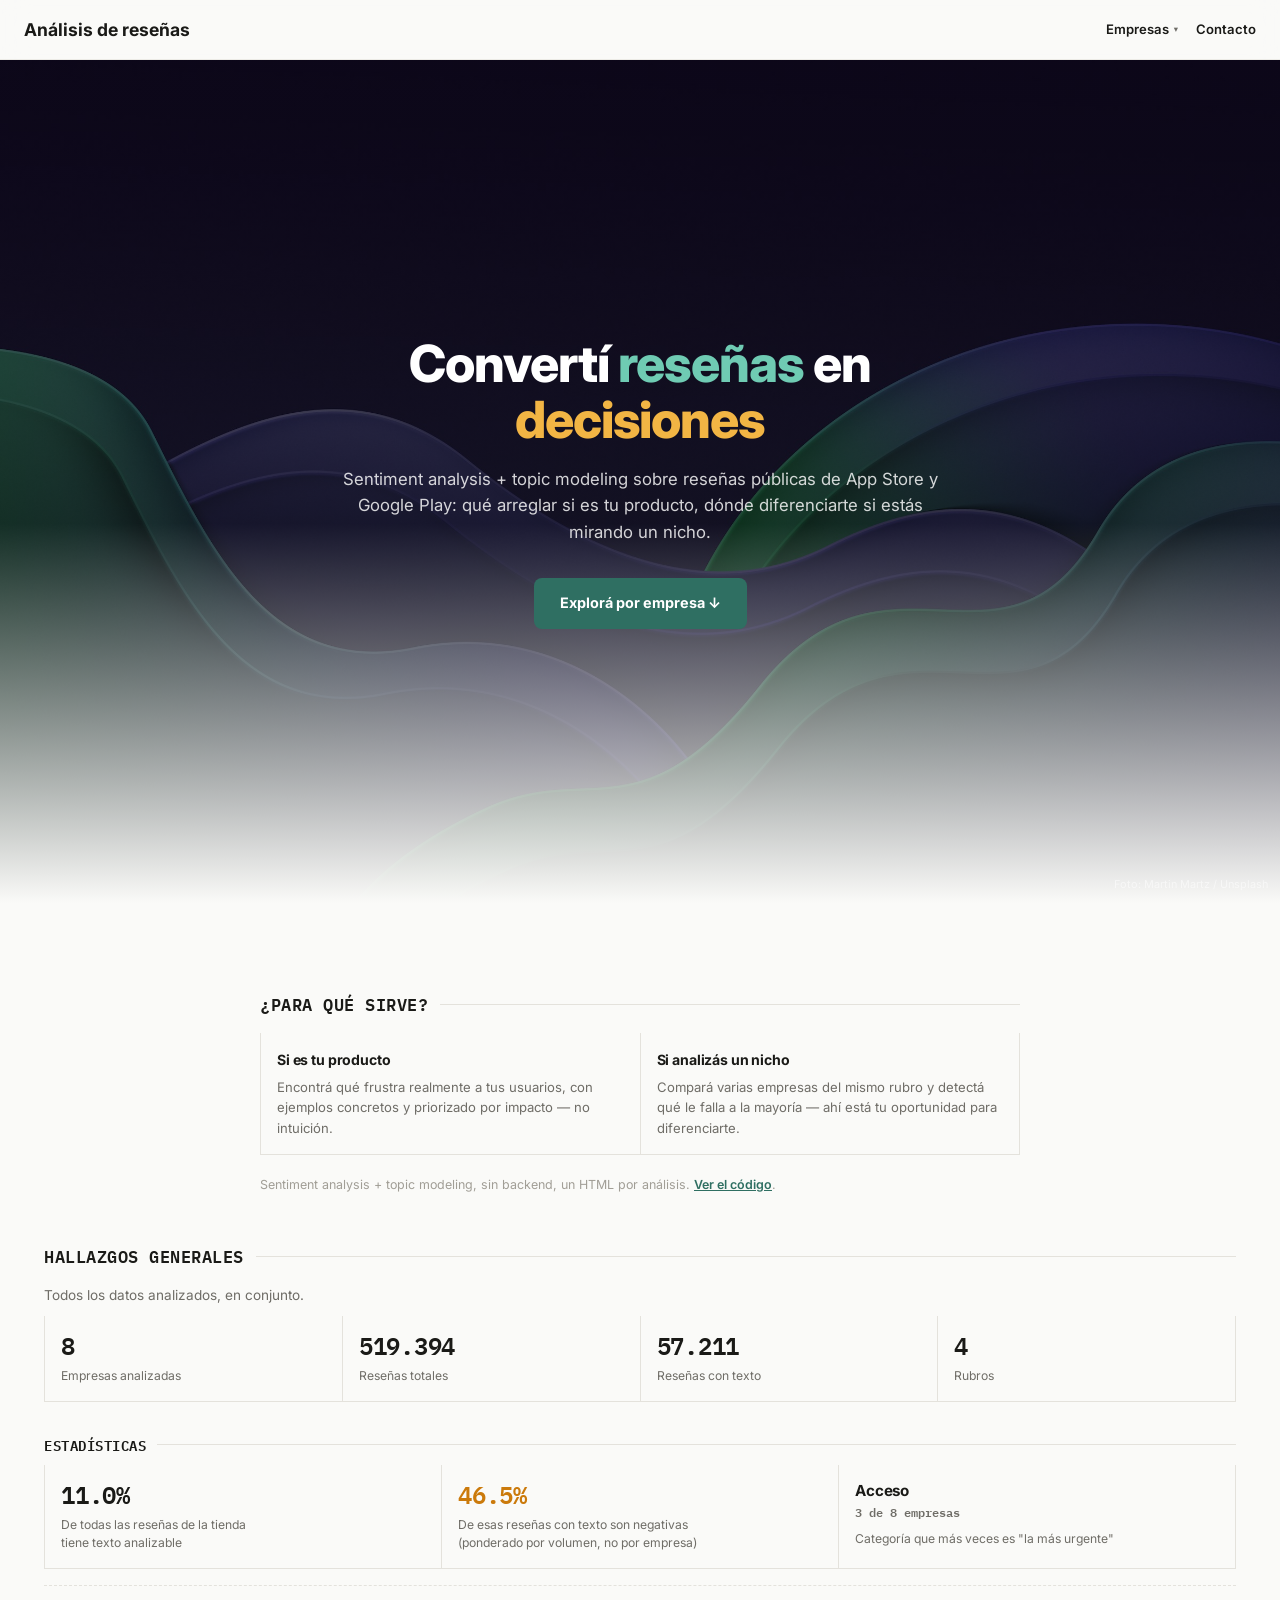
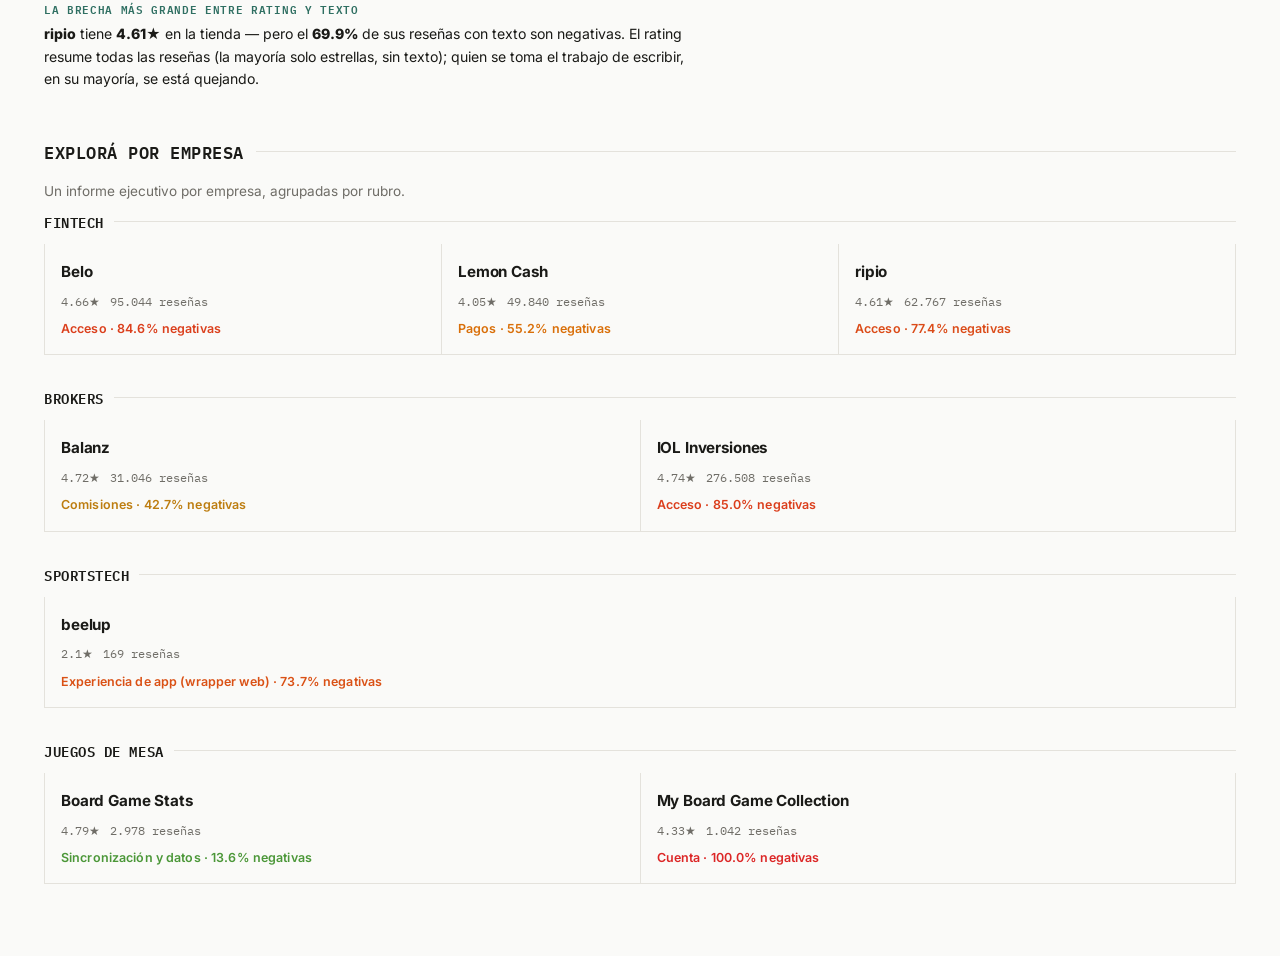
==== commit f6002712: "Arreglar el retry de topic modeling para corpus chicos; republicar beelup y Board Game Stats con tóp" ====
--- a/index.html
+++ b/index.html
@@ -36,7 +36,7 @@
   <nav class="page-nav">
     <details class="nav-dropdown">
       <summary>Empresas</summary>
-      <div class="nav-dropdown-panel"><div class="nav-dropdown-group"><div class="nav-dropdown-group-title">Fintech</div><a href="site/belo.html">Belo</a><a href="site/lemon-cash.html">Lemon Cash</a><a href="site/ripio.html">ripio</a></div><div class="nav-dropdown-group"><div class="nav-dropdown-group-title">Brokers</div><a href="site/balanz.html">Balanz</a><a href="site/iol-inversiones.html">IOL Inversiones</a></div><div class="nav-dropdown-group"><div class="nav-dropdown-group-title">Juegos de mesa</div><a href="site/board-game-stats.html">Board Game Stats</a><a href="site/my-board-game-collection.html">My Board Game Collection</a></div></div>
+      <div class="nav-dropdown-panel"><div class="nav-dropdown-group"><div class="nav-dropdown-group-title">Fintech</div><a href="site/belo.html">Belo</a><a href="site/lemon-cash.html">Lemon Cash</a><a href="site/ripio.html">ripio</a></div><div class="nav-dropdown-group"><div class="nav-dropdown-group-title">Brokers</div><a href="site/balanz.html">Balanz</a><a href="site/iol-inversiones.html">IOL Inversiones</a></div><div class="nav-dropdown-group"><div class="nav-dropdown-group-title">Sportstech</div><a href="site/beelup.html">beelup</a></div><div class="nav-dropdown-group"><div class="nav-dropdown-group-title">Juegos de mesa</div><a href="site/board-game-stats.html">Board Game Stats</a><a href="site/my-board-game-collection.html">My Board Game Collection</a></div></div>
     </details>
     <a class="page-nav-link" href="contacto.html">Contacto</a>
   </nav>
@@ -75,7 +75,7 @@
   <section class="index-findings">
     <p class="section-label">Hallazgos generales</p>
     <p class="index-section-subtitle">Todos los datos analizados, en conjunto.</p>
-    <div class="findings-grid"><div class="findings-stat"><div class="findings-stat-value">7</div><div class="findings-stat-label">Empresas analizadas</div></div><div class="findings-stat"><div class="findings-stat-value">519.225</div><div class="findings-stat-label">Reseñas totales</div></div><div class="findings-stat"><div class="findings-stat-value">57.137</div><div class="findings-stat-label">Reseñas con texto</div></div><div class="findings-stat"><div class="findings-stat-value">3</div><div class="findings-stat-label">Rubros</div></div></div>
+    <div class="findings-grid"><div class="findings-stat"><div class="findings-stat-value">8</div><div class="findings-stat-label">Empresas analizadas</div></div><div class="findings-stat"><div class="findings-stat-value">519.394</div><div class="findings-stat-label">Reseñas totales</div></div><div class="findings-stat"><div class="findings-stat-value">57.211</div><div class="findings-stat-label">Reseñas con texto</div></div><div class="findings-stat"><div class="findings-stat-value">4</div><div class="findings-stat-label">Rubros</div></div></div>
     <p class="findings-subheader">Estadísticas</p>
     <div class="findings-grid">
       <div class="findings-stat">
@@ -84,13 +84,13 @@
       </div>
         
       <div class="findings-stat">
-        <div class="findings-stat-value" style="color:#cb7a0b">46.4%</div>
+        <div class="findings-stat-value" style="color:#cb7a0b">46.5%</div>
         <div class="findings-stat-label">De esas reseñas con texto son negativas<br>(ponderado por volumen, no por empresa)</div>
       </div>
     
       <div class="findings-stat">
         <div class="findings-stat-value findings-stat-value--text">Acceso</div>
-        <div class="findings-stat-sub">3 de 7 empresas</div>
+        <div class="findings-stat-sub">3 de 8 empresas</div>
         <div class="findings-stat-label">Categoría que más veces es "la más urgente"</div>
       </div>
         </div>
@@ -109,7 +109,8 @@
     
   <section class="index-companies" id="empresas"><p class="section-label">Explorá por empresa</p><p class="index-section-subtitle">Un informe ejecutivo por empresa, agrupadas por rubro.</p><div class="index-group"><h3 class="index-group-title">Fintech</h3><div class="company-grid"><a class="company-card" href="site/belo.html"><div class="company-card-head"><div class="company-name">Belo</div></div><div class="company-meta"><span class="company-meta-item">4.66★</span><span class="company-meta-item">95.044 reseñas</span></div><div class="company-urgent" style="color:#db3f1c">Acceso · 84.6% negativas</div></a><a class="company-card" href="site/lemon-cash.html"><div class="company-card-head"><div class="company-name">Lemon Cash</div></div><div class="company-meta"><span class="company-meta-item">4.05★</span><span class="company-meta-item">49.840 reseñas</span></div><div class="company-urgent" style="color:#d96f09">Pagos · 55.2% negativas</div></a><a class="company-card" href="site/ripio.html"><div class="company-card-head"><div class="company-name">ripio</div></div><div class="company-meta"><span class="company-meta-item">4.61★</span><span class="company-meta-item">62.767 reseñas</span></div><div class="company-urgent" style="color:#db4b18">Acceso · 77.4% negativas</div></a></div></div>
     <div class="index-group"><h3 class="index-group-title">Brokers</h3><div class="company-grid"><a class="company-card" href="site/balanz.html"><div class="company-card-head"><div class="company-name">Balanz</div></div><div class="company-meta"><span class="company-meta-item">4.72★</span><span class="company-meta-item">31.046 reseñas</span></div><div class="company-urgent" style="color:#bd7d10">Comisiones · 42.7% negativas</div></a><a class="company-card" href="site/iol-inversiones.html"><div class="company-card-head"><div class="company-name">IOL Inversiones</div></div><div class="company-meta"><span class="company-meta-item">4.74★</span><span class="company-meta-item">276.508 reseñas</span></div><div class="company-urgent" style="color:#db3e1c">Acceso · 85.0% negativas</div></a></div></div>
-    <div class="index-group"><h3 class="index-group-title">Juegos de mesa</h3><div class="company-grid"><a class="company-card" href="site/board-game-stats.html"><div class="company-card-head"><div class="company-name">Board Game Stats</div></div><div class="company-meta"><span class="company-meta-item">4.79★</span><span class="company-meta-item">2.978 reseñas</span></div></a><a class="company-card" href="site/my-board-game-collection.html"><div class="company-card-head"><div class="company-name">My Board Game Collection</div></div><div class="company-meta"><span class="company-meta-item">4.33★</span><span class="company-meta-item">1.042 reseñas</span></div><div class="company-urgent" style="color:#dc2626">Cuenta · 100.0% negativas</div></a></div></div></section>
+    <div class="index-group"><h3 class="index-group-title">Sportstech</h3><div class="company-grid"><a class="company-card" href="site/beelup.html"><div class="company-card-head"><div class="company-name">beelup</div></div><div class="company-meta"><span class="company-meta-item">2.1★</span><span class="company-meta-item">169 reseñas</span></div><div class="company-urgent" style="color:#da5115">Experiencia de app (wrapper web) · 73.7% negativas</div></a></div></div>
+    <div class="index-group"><h3 class="index-group-title">Juegos de mesa</h3><div class="company-grid"><a class="company-card" href="site/board-game-stats.html"><div class="company-card-head"><div class="company-name">Board Game Stats</div></div><div class="company-meta"><span class="company-meta-item">4.79★</span><span class="company-meta-item">2.978 reseñas</span></div><div class="company-urgent" style="color:#4b9738">Sincronización y datos · 13.6% negativas</div></a><a class="company-card" href="site/my-board-game-collection.html"><div class="company-card-head"><div class="company-name">My Board Game Collection</div></div><div class="company-meta"><span class="company-meta-item">4.33★</span><span class="company-meta-item">1.042 reseñas</span></div><div class="company-urgent" style="color:#dc2626">Cuenta · 100.0% negativas</div></a></div></div></section>
 </div>
 </body>
 </html>
